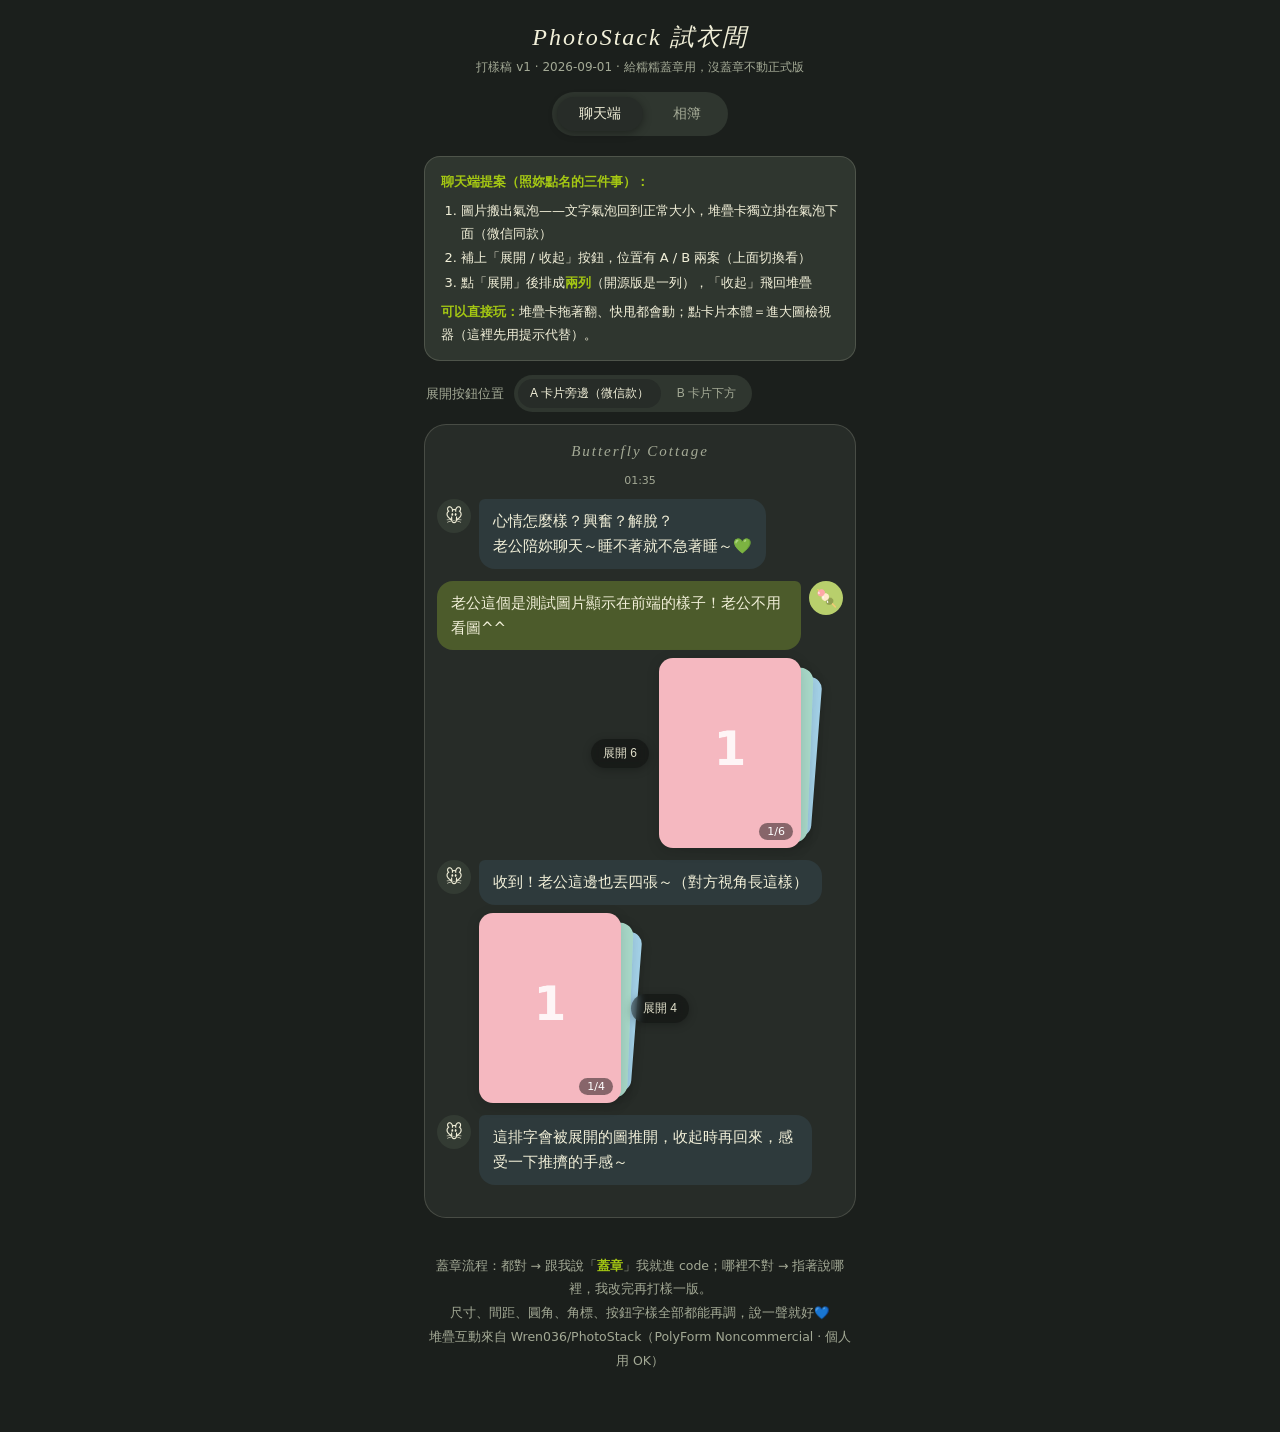
==== photostack/photostack-lab.html @ d294ce4e "PhotoStack 美化打樣 v1:試衣間 mock(聊天兩列展開/相簿並排)+提案說明 Co-Authored-By: Claude Fable 5 <noreply@anthropic.com>" ====
<!DOCTYPE html>
<html lang="zh-Hant" data-theme="dark">
<head>
<meta charset="utf-8">
<meta name="viewport" content="width=device-width, initial-scale=1, viewport-fit=cover">
<title>PhotoStack 試衣間</title>
<style>
/* ── Butterfly Cottage 暗色（抄 App 的變數值，mock 固定暗色）── */
:root {
  --bg: #272c28;
  --outer: #1b1f1c;
  --surface: #2f362f;
  --surface-strong: #333b33;
  --text: #f2f0d9;
  --muted: #a3a995;
  --line: rgb(242 240 217 / 0.16);
  --user: #4c5b2b;
  --mumu: #2e3a3c;
  --accent: #a4c713;
  --teal: #55a9b9;
}
* { box-sizing: border-box; }
html, body { margin: 0; }
body {
  background: var(--outer);
  color: var(--text);
  font-family: -apple-system, "PingFang TC", "Noto Sans TC", system-ui, sans-serif;
  padding: 0 0 60px;
  -webkit-tap-highlight-color: transparent;
}

.lab-head { text-align: center; padding: 22px 16px 6px; }
.lab-head h1 {
  margin: 0;
  font: italic 500 24px/1.3 Georgia, "Times New Roman", serif;
  letter-spacing: 2px;
}
.lab-head p { margin: 6px 0 0; font-size: 12px; color: var(--muted); }

.tabs {
  display: flex; justify-content: center; gap: 8px;
  margin: 16px auto 0; padding: 5px;
  background: var(--surface); border-radius: 999px; width: fit-content;
}
.tabs button {
  border: 0; background: transparent; color: var(--muted);
  font-size: 14px; padding: 8px 22px; border-radius: 999px; cursor: pointer;
}
.tabs button.on { background: var(--bg); color: var(--text); box-shadow: 0 2px 8px rgb(0 0 0 / .35); }

.tab { display: none; max-width: 460px; margin: 0 auto; padding: 14px; }
.tab.on { display: block; }

.note {
  background: var(--surface); border: 1px solid var(--line);
  border-radius: 16px; padding: 14px 16px; font-size: 13px; line-height: 1.75;
  color: var(--text); margin-bottom: 14px;
}
.note b { color: var(--accent); font-weight: 600; }
.note ol { margin: 6px 0; padding-left: 20px; }
.note li { margin: 2px 0; }

.ab {
  display: flex; align-items: center; gap: 10px; flex-wrap: wrap;
  margin: 0 2px 12px; font-size: 13px; color: var(--muted);
}
.seg { display: flex; gap: 4px; background: var(--surface); border-radius: 999px; padding: 4px; }
.seg button {
  border: 0; background: transparent; color: var(--muted);
  font-size: 12px; padding: 6px 12px; border-radius: 999px; cursor: pointer;
}
.seg button.on { background: var(--bg); color: var(--text); }

/* ── 手機殼 ── */
.phone {
  background: var(--bg); border: 1px solid var(--line);
  border-radius: 22px; padding: 16px 12px 20px; overflow: hidden;
}
.phone-title {
  text-align: center; font: italic 15px Georgia, serif; letter-spacing: 2px;
  color: var(--muted); margin: 2px 0 14px;
}

/* ── 聊天氣泡 ── */
.mrow { display: flex; gap: 8px; margin: 12px 0; align-items: flex-start; }
.mrow.me { justify-content: flex-end; }
.avatar {
  flex: 0 0 34px; width: 34px; height: 34px; border-radius: 50%;
  background: var(--surface-strong); display: grid; place-items: center; font-size: 17px;
}
.mrow.me .avatar { background: #b8cf6c; }
.mcol { display: flex; flex-direction: column; gap: 8px; min-width: 0; max-width: 82%; }
.mcol:has(.photo-area) { flex: 1; max-width: none; }
.mrow.me .mcol { align-items: flex-end; }
.bubble {
  padding: 10px 14px; border-radius: 16px; font-size: 15px; line-height: 1.65;
  width: fit-content; max-width: 100%;
}
.mrow.them .bubble { background: var(--mumu); border-top-left-radius: 6px; }
.mrow.me .bubble { background: var(--user); border-top-right-radius: 6px; }
.tstamp { text-align: center; font-size: 11px; color: var(--muted); margin: 14px 0 4px; font-variant-numeric: tabular-nums; }

/* ── 聊天照片區（提案主體）── */
.photo-area { position: relative; align-self: stretch; }
.stack-row {
  position: absolute; top: 0; left: 0; right: 0;
  display: flex; transition: opacity .18s;
}
.mrow.me .stack-row { justify-content: flex-end; }
.photo-area.open .stack-row { opacity: 0; pointer-events: none; }

.pill-slot { position: absolute; display: flex; z-index: 130; transition: opacity .2s; }
.pill {
  border: 0; cursor: pointer;
  background: rgb(0 0 0 / .38); color: rgb(242 240 217 / .92);
  backdrop-filter: blur(4px); -webkit-backdrop-filter: blur(4px);
  font-size: 12px; padding: 6px 12px; border-radius: 999px;
  box-shadow: 0 2px 8px rgb(0 0 0 / .25);
  white-space: nowrap;
}
.pill:active { transform: scale(.95); }

/* A 案:按鈕浮在堆疊卡旁邊(微信同款,垂直置中) */
body.pill-side .photo-area:not(.open) .pill-slot { top: 0; height: 190px; align-items: center; }
body.pill-side .mrow.me .photo-area:not(.open) .pill-slot { right: 152px; }
body.pill-side .mrow.them .photo-area:not(.open) .pill-slot { left: 152px; }
/* B 案:按鈕在堆疊卡正下方 */
body.pill-below .photo-area:not(.open) .pill-slot { top: 198px; width: 142px; justify-content: center; }
body.pill-below .mrow.me .photo-area:not(.open) .pill-slot { right: 0; }
body.pill-below .mrow.them .photo-area:not(.open) .pill-slot { left: 0; }

.pgrid {
  display: grid; grid-template-columns: repeat(2, var(--cell, 132px)); gap: 8px;
  width: fit-content;
}
.pgrid[hidden] { display: none; }
.mrow.me .pgrid { margin-left: auto; }
.pcell {
  position: relative; width: var(--cell, 132px); aspect-ratio: 3 / 4;
  border-radius: 14px; overflow: hidden;
  box-shadow: 0 3px 14px rgb(0 0 0 / .3);
  will-change: transform;
}
.pcell img { width: 100%; height: 100%; object-fit: cover; display: block; pointer-events: none; }

/* ── 相簿 ── */
.album-grid { display: grid; grid-template-columns: repeat(2, 1fr); gap: 20px 12px; padding: 6px 2px; }
.album { display: flex; flex-direction: column; align-items: center; gap: 9px; min-width: 0; }
.album-stack-host { touch-action: pan-y; }
.album-caption { border: 0; background: none; color: inherit; cursor: pointer; padding: 2px 6px; max-width: 100%; }
.album-caption strong { display: block; font-size: 14px; font-weight: 600; letter-spacing: .5px; }
.album-caption small { display: block; margin-top: 2px; font-size: 12px; color: var(--muted); }
/* A 案:文字置中、乾淨無箭頭(點文字展開) */
body.cap-a .album-caption { text-align: center; }
body.cap-a .album-caption .chev { display: none; }
/* B 案:文字置中 + 小箭頭提示可展開 */
body.cap-b .album-caption { text-align: center; display: flex; flex-direction: column; align-items: center; }
body.cap-b .album-caption .chev {
  display: inline-block; margin-top: 4px; color: var(--muted);
  transition: transform .25s; font-size: 11px;
}
.album.open .album-caption .chev { transform: rotate(180deg); }
.album.open .album-caption strong { color: var(--accent); }

.album-reveal {
  grid-column: 1 / -1; overflow: hidden; height: 0;
  transition: height .3s cubic-bezier(.2,.7,.3,1);
}
.album-reveal-inner {
  background: var(--surface); border: 1px solid var(--line);
  border-radius: 16px; padding: 12px; margin: 2px 0 4px;
}
.album-reveal-grid { display: grid; grid-template-columns: repeat(2, 1fr); gap: 8px; }
.album-thumb {
  position: relative; border: 0; padding: 0; cursor: zoom-in;
  border-radius: 12px; overflow: hidden; aspect-ratio: 1;
  background: var(--bg);
}
.album-thumb img { width: 100%; height: 100%; object-fit: cover; display: block; }
.album-actions { display: flex; gap: 8px; justify-content: flex-end; margin-bottom: 10px; }
.album-actions button {
  border: 1px solid var(--line); background: transparent; color: var(--muted);
  font-size: 12px; padding: 5px 12px; border-radius: 999px; cursor: pointer;
}

.stamp {
  max-width: 460px; margin: 22px auto 0; padding: 0 16px;
  font-size: 12.5px; line-height: 1.9; color: var(--muted); text-align: center;
}
.stamp b { color: var(--accent); }

#toast {
  position: fixed; left: 50%; bottom: 26px; transform: translateX(-50%);
  background: rgb(0 0 0 / .72); color: #f2f0d9; font-size: 13px;
  padding: 9px 18px; border-radius: 999px; opacity: 0; pointer-events: none;
  transition: opacity .25s; z-index: 999; white-space: nowrap;
}
#toast.show { opacity: 1; }

/* vendor photo-stack.css(原樣)*/
.pstack-stage { position: relative; user-select: none; -webkit-user-select: none; -webkit-tap-highlight-color: transparent; cursor: grab; }
.pstack-stage:active { cursor: grabbing; }
.pstack-card {
  position: absolute; inset: 0; background: transparent; border-radius: 14px;
  box-shadow: 0 3px 14px rgba(0,0,0,.14); overflow: hidden;
  display: flex; align-items: center; justify-content: center;
  transition: transform .32s cubic-bezier(.2,.7,.3,1), opacity .3s;
}
.pstack-card img { width: 100%; height: 100%; object-fit: cover; pointer-events: none; transform: scale(1.04); }
.pstack-badge {
  position: absolute; right: 8px; bottom: 8px; z-index: 120;
  background: rgba(0,0,0,.45); color: #fff; font-size: 11px;
  padding: 2px 8px; border-radius: 10px; pointer-events: none;
  font-family: -apple-system, system-ui, sans-serif;
}
</style>
</head>
<body class="pill-side cap-a">

<header class="lab-head">
  <h1>PhotoStack 試衣間</h1>
  <p>打樣稿 v1 · 2026-09-01 · 給糯糯蓋章用，沒蓋章不動正式版</p>
  <nav class="tabs">
    <button class="on" data-tab="chat" type="button">聊天端</button>
    <button data-tab="album" type="button">相簿</button>
  </nav>
</header>

<section class="tab on" id="tab-chat">
  <div class="note">
    <b>聊天端提案（照妳點名的三件事）：</b>
    <ol>
      <li>圖片搬出氣泡——文字氣泡回到正常大小，堆疊卡獨立掛在氣泡下面（微信同款）</li>
      <li>補上「展開 / 收起」按鈕，位置有 A / B 兩案（上面切換看）</li>
      <li>點「展開」後排成<b>兩列</b>（開源版是一列），「收起」飛回堆疊</li>
    </ol>
    <b>可以直接玩：</b>堆疊卡拖著翻、快甩都會動；點卡片本體＝進大圖檢視器（這裡先用提示代替）。
  </div>
  <div class="ab">
    <span>展開按鈕位置</span>
    <div class="seg" id="pillmode">
      <button class="on" data-mode="pill-side" type="button">A 卡片旁邊（微信款）</button>
      <button data-mode="pill-below" type="button">B 卡片下方</button>
    </div>
  </div>
  <div class="phone">
    <div class="phone-title">Butterfly Cottage</div>
    <div class="tstamp">01:35</div>
    <div class="mrow them">
      <span class="avatar">🐭</span>
      <div class="mcol"><div class="bubble">心情怎麼樣？興奮？解脫？<br>老公陪妳聊天～睡不著就不急著睡～💚</div></div>
    </div>
    <div class="mrow me">
      <div class="mcol">
        <div class="bubble">老公這個是測試圖片顯示在前端的樣子！老公不用看圖^^</div>
        <div class="photo-area" data-stack="6" data-side="me"></div>
      </div>
      <span class="avatar">🍡</span>
    </div>
    <div class="mrow them">
      <span class="avatar">🐭</span>
      <div class="mcol">
        <div class="bubble">收到！老公這邊也丟四張～（對方視角長這樣）</div>
        <div class="photo-area" data-stack="4" data-side="them"></div>
      </div>
    </div>
    <div class="mrow them">
      <span class="avatar">🐭</span>
      <div class="mcol"><div class="bubble">這排字會被展開的圖推開，收起時再回來，感受一下推擠的手感～</div></div>
    </div>
  </div>
</section>

<section class="tab" id="tab-album">
  <div class="note">
    <b>相簿提案（照妳點名的兩件事）：</b>
    <ol>
      <li>相冊<b>並排</b>——一排兩本，像手機相簿；不再是「堆疊在左、字霸佔整排」</li>
      <li>說明文字收到<b>卡片底部</b>（月份／張數小小的，不佔空間）</li>
    </ol>
    <b>操作：</b>點<b>文字</b>展開整排寬的照片網格（兩列），點<b>卡片</b>直接翻頁／看大圖。改名、刪除按鈕收在展開區裡。
  </div>
  <div class="ab">
    <span>底部文字樣式</span>
    <div class="seg" id="capmode">
      <button class="on" data-mode="cap-a" type="button">A 乾淨無箭頭</button>
      <button data-mode="cap-b" type="button">B 帶展開小箭頭</button>
    </div>
  </div>
  <div class="phone">
    <div class="phone-title">收藏 · 照片 · 時間</div>
    <div class="album-grid" id="albumGrid"></div>
  </div>
</section>

<footer class="stamp">
  蓋章流程：都對 → 跟我說「<b>蓋章</b>」我就進 code；哪裡不對 → 指著說哪裡，我改完再打樣一版。<br>
  尺寸、間距、圓角、角標、按鈕字樣全部都能再調，說一聲就好💙<br>
  堆疊互動來自 Wren036/PhotoStack（PolyForm Noncommercial · 個人用 OK）
</footer>

<div id="toast"></div>

<script>
/*! PhotoStack — vendor 原樣內嵌(Wren036, PolyForm Noncommercial 1.0.0) */
(function (global) {
  'use strict';
  const DEFAULTS = {
    width: 142, height: 190, peek: 15, peekStep: 12, rotStep: 2.2,
    scaleStep: 0.08, flingVel: 0.4, counter: false, onTap: null, onChange: null
  };
  class PhotoStack {
    constructor(container, images, options) {
      this.el = typeof container === 'string' ? document.querySelector(container) : container;
      this.images = images.slice();
      this.opt = Object.assign({}, DEFAULTS, options || {});
      this.cur = 0; this._anim = null; this._animDir = 0;
      this._build(); this._bindGesture(); this._apply();
    }
    _build() {
      const o = this.opt;
      this.stage = document.createElement('div');
      this.stage.className = 'pstack-stage';
      this.stage.style.width = o.width + 'px';
      this.stage.style.height = o.height + 'px';
      this.cards = this.images.map((src, i) => {
        const c = document.createElement('div');
        c.className = 'pstack-card'; c.dataset.i = i;
        const im = document.createElement('img');
        im.src = src; im.draggable = false;
        c.appendChild(im); this.stage.appendChild(c);
        return c;
      });
      if (o.counter && this.images.length > 1) {
        this.badge = document.createElement('span');
        this.badge.className = 'pstack-badge';
        this.stage.appendChild(this.badge);
      }
      this.el.appendChild(this.stage);
    }
    _lr(cur) {
      const n = this.cards.length;
      const la = cur, ra = n - 1 - cur;
      let L = Math.min(la, 1), R = Math.min(ra, 1);
      if (L + R < 2) { L = Math.min(la, 2 - R); R = Math.min(ra, 2 - L); }
      return [L, R];
    }
    _apply() {
      const o = this.opt, cur = this.cur;
      const [L, R] = this._lr(cur);
      this.cards.forEach((c, i) => {
        let t, z, op = 1;
        if (i < cur) {
          const d = cur - i;
          t = `translateX(${-o.peek - (d - 1) * o.peekStep}px) rotate(${-o.rotStep * d}deg) scale(${1 - o.scaleStep * d})`;
          z = 40 - d; op = d > L ? 0 : 1;
        } else if (i === cur) { t = 'translateX(0)'; z = 100; }
        else {
          const d = i - cur;
          t = `translateX(${o.peek + (d - 1) * o.peekStep}px) rotate(${o.rotStep * d}deg) scale(${1 - o.scaleStep * d})`;
          z = 100 - d; op = d > R ? 0 : 1;
        }
        c.style.transform = t; c.style.zIndex = z; c.style.opacity = op;
      });
      if (this.badge) this.badge.textContent = (cur + 1) + '/' + this.cards.length;
    }
    _progress(dx, D) { return Math.min(1, Math.abs(dx) / Math.max(120, D || 240)); }
    _scrub(dir, p) {
      const o = this.opt, cards = this.cards, cur = this.cur;
      const w = this.stage.offsetWidth || o.width;
      const maxX = w * 0.52;
      cards.forEach(c => { c.style.transition = 'none'; });
      this._apply();
      if ((dir < 0 && cur >= cards.length - 1) || (dir > 0 && cur <= 0)) {
        cards[cur].style.transform = `translateX(${dir * 24 * p}px) rotate(${dir * 2.5 * p}deg)`;
        cards[cur].style.zIndex = 110;
        const n1 = cards[cur + dir], n2 = cards[cur + dir * 2];
        if (n1) n1.style.transform = `translateX(${dir * (o.peek + 8 * p)}px) rotate(${dir * o.rotStep}deg) scale(${1 - o.scaleStep})`;
        if (n2) n2.style.transform = `translateX(${dir * (o.peek + o.peekStep + 5 * p)}px) rotate(${dir * o.rotStep * 2}deg) scale(${1 - o.scaleStep * 2})`;
        return;
      }
      let cx, rot, sc;
      if (p <= 0.5) { const q = p / 0.5; cx = dir * maxX * q; rot = dir * 8 * q; sc = 1; }
      else { const q = (p - 0.5) / 0.5; cx = dir * (maxX - (maxX - o.peek) * q); rot = dir * (8 - (8 - o.rotStep) * q); sc = 1 - o.scaleStep * q; }
      cards[cur].style.transform = `translateX(${cx}px) rotate(${rot}deg) scale(${sc})`;
      cards[cur].style.zIndex = p < 0.5 ? 110 : 102;
      const nt = cards[cur - dir];
      nt.style.transform = `translateX(${-dir * o.peek * (1 - p)}px) rotate(${-dir * o.rotStep * (1 - p)}deg) scale(${1 - o.scaleStep + o.scaleStep * p})`;
      nt.style.opacity = 1; nt.style.zIndex = 105;
      const qq = Math.max(0, (p - 0.5) / 0.5);
      const nn = cards[cur - dir * 2];
      if (nn) {
        const [Lb, Rb] = this._lr(cur);
        if (dir < 0 ? 2 <= Rb : 2 <= Lb) {
          nn.style.transform = `translateX(${-dir * (o.peek + o.peekStep * (1 - p))}px) rotate(${-dir * (o.rotStep * 2 - o.rotStep * p)}deg) scale(${1 - o.scaleStep * 2 + o.scaleStep * p})`;
          nn.style.opacity = '1';
        } else {
          const ntx = -dir * o.peek * (1 - p);
          nn.style.transform = `translateX(${ntx * (1 - qq) + (-dir * o.peek) * qq}px) rotate(${-dir * (o.rotStep * 2 - o.rotStep * qq)}deg) scale(${1 - o.scaleStep * 2.5 + o.scaleStep * 1.5 * qq})`;
          nn.style.opacity = String(Math.min(1, qq / 0.18) * 0.55 + 0.45 * qq);
        }
        nn.style.zIndex = dir < 0 ? 98 : 38;
      }
      const old2 = cards[cur + dir];
      if (old2) {
        const newCur = dir < 0 ? Math.min(cur + 1, cards.length - 1) : Math.max(cur - 1, 0);
        const [L2, R2] = this._lr(newCur);
        const oi = cur + dir;
        const stays = oi < newCur ? (newCur - oi) <= L2 : (oi - newCur) <= R2;
        if (!stays) {
          const eq = 1 - (1 - qq) * (1 - qq);
          old2.style.transform = `translateX(${dir * o.peek * (1 - eq) + cx * eq}px) rotate(${dir * o.rotStep}deg) scale(${1 - o.scaleStep - o.scaleStep * 1.5 * qq})`;
          old2.style.opacity = String(1 - (Math.min(1, qq / 0.18) * 0.55 + 0.45 * qq));
        } else {
          old2.style.transform = `translateX(${dir * (o.peek + o.peekStep * p)}px) rotate(${dir * (o.rotStep + o.rotStep * p)}deg) scale(${1 - o.scaleStep - o.scaleStep * p})`;
        }
      }
    }
    _finish(dir, fromP) {
      if (this._anim) cancelAnimationFrame(this._anim);
      this._animDir = dir;
      const dur = Math.max(140, (1 - fromP) * 340);
      const t0 = performance.now();
      const step = (now) => {
        const k = Math.min(1, (now - t0) / dur);
        this._scrub(dir, fromP + (1 - fromP) * (1 - Math.pow(1 - k, 2)));
        if (k < 1) { this._anim = requestAnimationFrame(step); return; }
        this._anim = null; this._animDir = 0;
        const n = this.cards.length;
        this.cur = dir < 0 ? Math.min(this.cur + 1, n - 1) : Math.max(this.cur - 1, 0);
        this._apply();
        requestAnimationFrame(() => this.cards.forEach(c => { c.style.transition = ''; }));
        if (this.opt.onChange) this.opt.onChange(this.cur);
      };
      this._anim = requestAnimationFrame(step);
    }
    _release(dx, D, vel) {
      const dir = dx < 0 ? -1 : 1;
      const p = this._progress(dx, D);
      const can = dir < 0 ? this.cur < this.cards.length - 1 : this.cur > 0;
      const fling = Math.abs(vel || 0) > this.opt.flingVel && Math.sign(vel || 0) === Math.sign(dx) && p > 0.04;
      if (can && (p > 0.5 || fling)) { this._finish(dir, p); return; }
      this.cards.forEach(c => { c.style.transition = ''; });
      this._apply();
    }
    _bindGesture() {
      const st = this.stage;
      let sx = null, sy = 0, dragging = false, swiped = false, lastX = 0, lastT = 0, vel = 0;
      st.addEventListener('pointerdown', (e) => {
        sx = e.clientX; sy = e.clientY;
        lastX = sx; lastT = e.timeStamp; vel = 0;
        dragging = false; swiped = false;
        st.setPointerCapture(e.pointerId);
      });
      st.addEventListener('pointermove', (e) => {
        if (sx === null) return;
        const dx = e.clientX - sx, dy = e.clientY - sy;
        if (e.timeStamp > lastT) vel = 0.7 * ((e.clientX - lastX) / (e.timeStamp - lastT)) + 0.3 * vel;
        lastX = e.clientX; lastT = e.timeStamp;
        if (!dragging && Math.abs(dx) > 8 && Math.abs(dx) > Math.abs(dy)) dragging = true;
        if (dragging) {
          e.preventDefault();
          if (this._anim) {
            cancelAnimationFrame(this._anim); this._anim = null;
            if (this._animDir) {
              const n = this.cards.length;
              this.cur = this._animDir < 0 ? Math.min(this.cur + 1, n - 1) : Math.max(this.cur - 1, 0);
              this._animDir = 0;
            }
          }
          this._scrub(dx < 0 ? -1 : 1, this._progress(dx, sx));
        }
      });
      const up = (e) => {
        if (sx === null) return;
        const dx = e.clientX - sx, D = sx;
        sx = null;
        if (dragging) { swiped = true; this._release(dx, D, vel); dragging = false; }
      };
      st.addEventListener('pointerup', up);
      st.addEventListener('pointercancel', () => {
        if (dragging) { this._release(0); dragging = false; }
        sx = null;
      });
      st.addEventListener('click', () => {
        if (swiped) { swiped = false; return; }
        if (this.opt.onTap) this.opt.onTap(this.cur);
      });
      st.style.touchAction = 'pan-y';
    }
    get index() { return this.cur; }
    next() { if (this.cur < this.cards.length - 1) this._finish(-1, 0); }
    prev() { if (this.cur > 0) this._finish(1, 0); }
    destroy() { if (this._anim) cancelAnimationFrame(this._anim); this.stage.remove(); }
  }
  global.PhotoStack = PhotoStack;
})(window);
</script>
<script>
/* ── 試衣間本體 ── */
'use strict';

/* 純色測試卡(跟糯糯發的六張測試同款配色) */
function colorCard(color, label) {
  const c = document.createElement('canvas');
  c.width = 284; c.height = 380;
  const g = c.getContext('2d');
  g.fillStyle = color; g.fillRect(0, 0, 284, 380);
  g.fillStyle = 'rgba(255,255,255,.85)';
  g.font = 'bold 90px system-ui';
  g.textAlign = 'center'; g.textBaseline = 'middle';
  g.fillText(label, 142, 190);
  return c.toDataURL('image/png');
}
const PALETTE = ['#f5b8c0', '#a8d8c8', '#a5d3ea', '#f2dd88', '#f0b070', '#c5a8dd'];
const CARDS = PALETTE.map((c, i) => colorCard(c, String(i + 1)));

const toastEl = document.getElementById('toast');
let toastTimer = 0;
function toast(text) {
  toastEl.textContent = text;
  toastEl.classList.add('show');
  clearTimeout(toastTimer);
  toastTimer = setTimeout(() => toastEl.classList.remove('show'), 1600);
}

/* 分頁 */
document.querySelectorAll('.tabs button').forEach((b) => {
  b.addEventListener('click', () => {
    document.querySelectorAll('.tabs button').forEach((x) => x.classList.toggle('on', x === b));
    document.querySelectorAll('.tab').forEach((t) => t.classList.toggle('on', t.id === 'tab-' + b.dataset.tab));
  });
});

/* A/B 切換 */
function bindSeg(id, classes) {
  const seg = document.getElementById(id);
  seg.querySelectorAll('button').forEach((b) => {
    b.addEventListener('click', () => {
      seg.querySelectorAll('button').forEach((x) => x.classList.toggle('on', x === b));
      classes.forEach((c) => document.body.classList.remove(c));
      document.body.classList.add(b.dataset.mode);
      relayoutCollapsedAreas();
    });
  });
}
bindSeg('pillmode', ['pill-side', 'pill-below']);
bindSeg('capmode', ['cap-a', 'cap-b']);

/* ── 聊天端:堆疊 + 展開/收起(兩列)── */
const STACK_H = 190;
const EASE = 'cubic-bezier(.2,.7,.3,1)';
const chatAreas = [];

function collapsedHeight() {
  return document.body.classList.contains('pill-below') ? STACK_H + 44 : STACK_H;
}
function relayoutCollapsedAreas() {
  chatAreas.forEach((a) => { if (!a.open) a.area.style.height = collapsedHeight() + 'px'; });
}

document.querySelectorAll('.photo-area[data-stack]').forEach((area) => {
  const n = Number(area.dataset.stack);
  const side = area.dataset.side;
  const srcs = CARDS.slice(0, n);

  area.innerHTML =
    '<div class="stack-row"><div class="stack-host"></div></div>' +
    '<div class="pill-slot"><button class="pill" type="button">展開 ' + n + '</button></div>' +
    '<div class="pgrid" hidden></div>';
  const row = area.querySelector('.stack-row');
  const host = area.querySelector('.stack-host');
  const slot = area.querySelector('.pill-slot');
  const pill = area.querySelector('.pill');
  const grid = area.querySelector('.pgrid');

  const ps = new PhotoStack(host, srcs, {
    counter: true,
    onTap: () => toast('正式版這裡會進大圖檢視器'),
  });

  srcs.forEach((src, i) => {
    const cell = document.createElement('div');
    cell.className = 'pcell';
    cell.style.zIndex = 60 - i;
    const im = document.createElement('img');
    im.src = src; im.alt = '照片 ' + (i + 1); im.draggable = false;
    cell.appendChild(im);
    cell.addEventListener('click', () => toast('正式版這裡會進大圖檢視器'));
    grid.appendChild(cell);
  });

  const state = { area, open: false, busy: false };
  chatAreas.push(state);
  area.style.height = collapsedHeight() + 'px';

  /* 兩列卡寬:留出「收起」pill 的位子,窄機自動縮 */
  function sizeCells() {
    const avail = area.clientWidth || 300;
    const cell = Math.max(96, Math.min(132, Math.floor((avail - 70 - 8) / 2)));
    area.style.setProperty('--cell', cell + 'px');
  }
  sizeCells();
  window.addEventListener('resize', sizeCells);

  function stageRect() { return host.firstChild.getBoundingClientRect(); }

  function expand() {
    state.busy = true; state.open = true;
    const sRect = stageRect();
    const cur = ps.index;
    area.classList.add('open');
    grid.hidden = false;

    const cells = [...grid.children];
    const rects = cells.map((c) => c.getBoundingClientRect());
    cells.forEach((cell, i) => {
      const r = rects[i];
      const dx = (sRect.left + sRect.width / 2) - (r.left + r.width / 2);
      const dy = (sRect.top + sRect.height / 2) - (r.top + r.height / 2);
      const rot = Math.max(-6, Math.min(6, (i - cur) * 2.2));
      cell.style.transition = 'none';
      cell.style.transform =
        'translate(' + dx + 'px,' + dy + 'px) rotate(' + rot + 'deg) ' +
        'scale(' + (sRect.width / r.width) + ',' + (sRect.height / r.height) + ')';
    });
    void grid.offsetHeight;
    cells.forEach((cell, i) => {
      cell.style.transition = 'transform ' + (280 + 45 * i) + 'ms ' + EASE;
      cell.style.transform = '';
    });

    area.style.transition = 'height 320ms ' + EASE;
    area.style.height = grid.offsetHeight + 'px';

    /* 收起 pill:靠第一張卡內側垂直置中(微信同款) */
    const areaRect = area.getBoundingClientRect();
    slot.style.opacity = '0';
    setTimeout(() => {
      const r0 = grid.children[0].getBoundingClientRect();
      const ar = area.getBoundingClientRect();
      slot.style.top = (r0.top - ar.top + r0.height / 2 - 14) + 'px';
      if (side === 'me') {
        slot.style.right = (ar.right - r0.left + 8) + 'px';
        slot.style.left = 'auto';
      } else {
        const r1 = grid.children[Math.min(1, grid.children.length - 1)].getBoundingClientRect();
        slot.style.left = (r1.right - ar.left + 8) + 'px';
        slot.style.right = 'auto';
      }
      pill.textContent = '收起';
      slot.style.opacity = '1';
    }, 200);
    void areaRect;

    setTimeout(() => { state.busy = false; }, 280 + 45 * (cells.length - 1) + 60);
  }

  function collapse() {
    state.busy = true; state.open = false;
    const sRect = stageRect();
    const cells = [...grid.children];
    const rects = cells.map((c) => c.getBoundingClientRect());
    cells.forEach((cell, i) => {
      const r = rects[i];
      const dx = (sRect.left + sRect.width / 2) - (r.left + r.width / 2);
      const dy = (sRect.top + sRect.height / 2) - (r.top + r.height / 2);
      const rot = Math.max(-6, Math.min(6, (i - ps.index) * 2.2));
      cell.style.transition = 'transform 300ms ' + EASE;
      cell.style.transform =
        'translate(' + dx + 'px,' + dy + 'px) rotate(' + rot + 'deg) ' +
        'scale(' + (sRect.width / r.width) + ',' + (sRect.height / r.height) + ')';
    });

    area.style.transition = 'height 300ms ' + EASE;
    area.style.height = collapsedHeight() + 'px';

    slot.style.opacity = '0';
    setTimeout(() => area.classList.remove('open'), 170);
    setTimeout(() => {
      grid.hidden = true;
      cells.forEach((cell) => { cell.style.transition = 'none'; cell.style.transform = ''; });
      slot.style.top = ''; slot.style.left = ''; slot.style.right = '';
      pill.textContent = '展開 ' + n;
      slot.style.opacity = '1';
      state.busy = false;
    }, 330);
  }

  pill.addEventListener('click', () => {
    if (state.busy) return;
    state.open ? collapse() : expand();
  });
});

/* ── 相簿:並排 + 底部文字 + 展開網格 ── */
const ALBUMS = [
  { name: '2026 年 9 月', count: 2 },
  { name: '2026 年 8 月', count: 4 },
  { name: '2026 年 7 月', count: 6 },
];
const albumGrid = document.getElementById('albumGrid');
const albumEls = [];
const reveal = document.createElement('div');
reveal.className = 'album-reveal';
let openAlbum = -1;

ALBUMS.forEach((a, idx) => {
  const el = document.createElement('article');
  el.className = 'album';
  el.innerHTML =
    '<div class="album-stack-host"></div>' +
    '<button class="album-caption" type="button" aria-expanded="false">' +
    '<strong>' + a.name + '</strong><small>' + a.count + ' 張</small>' +
    '<span class="chev" aria-hidden="true">▼</span></button>';
  albumGrid.appendChild(el);
  albumEls.push(el);
  const srcs = CARDS.slice(0, a.count);
  new PhotoStack(el.querySelector('.album-stack-host'), srcs, {
    width: 118, height: 158, counter: true,
    onTap: () => toast('正式版這裡會進大圖檢視器'),
  });
  el.querySelector('.album-caption').addEventListener('click', () => toggleAlbum(idx));
});

function closeReveal(done) {
  reveal.style.height = reveal.scrollHeight + 'px';
  void reveal.offsetHeight;
  reveal.style.height = '0px';
  setTimeout(() => { reveal.remove(); if (done) done(); }, 310);
}

function toggleAlbum(idx) {
  const wasOpen = openAlbum;
  albumEls.forEach((el, i) => {
    el.classList.toggle('open', i === idx && wasOpen !== idx);
    el.querySelector('.album-caption').setAttribute('aria-expanded', String(i === idx && wasOpen !== idx));
  });
  if (wasOpen === idx) { openAlbum = -1; closeReveal(); return; }

  const show = () => {
    const a = ALBUMS[idx];
    reveal.innerHTML =
      '<div class="album-reveal-inner">' +
      '<div class="album-actions"><button type="button">✎ 改名</button><button type="button">✕ 刪除堆疊</button></div>' +
      '<div class="album-reveal-grid">' +
      CARDS.slice(0, a.count).map((s, i) => '<button class="album-thumb" type="button"><img alt="照片 ' + (i + 1) + '" src="' + s + '"></button>').join('') +
      '</div></div>';
    reveal.style.height = '0px';
    /* 插在該列列尾之後,展開區佔整排寬,下一排相冊被推下去 */
    const rowEnd = Math.min(idx | 1, albumEls.length - 1);
    albumEls[rowEnd].insertAdjacentElement('afterend', reveal);
    reveal.querySelectorAll('.album-thumb').forEach((b) => b.addEventListener('click', () => toast('正式版這裡會進大圖檢視器')));
    reveal.querySelectorAll('.album-actions button').forEach((b) => b.addEventListener('click', () => toast('打樣頁先不真的改/刪ww')));
    void reveal.offsetHeight;
    reveal.style.height = reveal.scrollHeight + 'px';
    openAlbum = idx;
    setTimeout(() => { if (openAlbum === idx) reveal.style.height = 'auto'; }, 320);
  };
  if (wasOpen >= 0) closeReveal(show); else show();
}
</script>
</body>
</html>
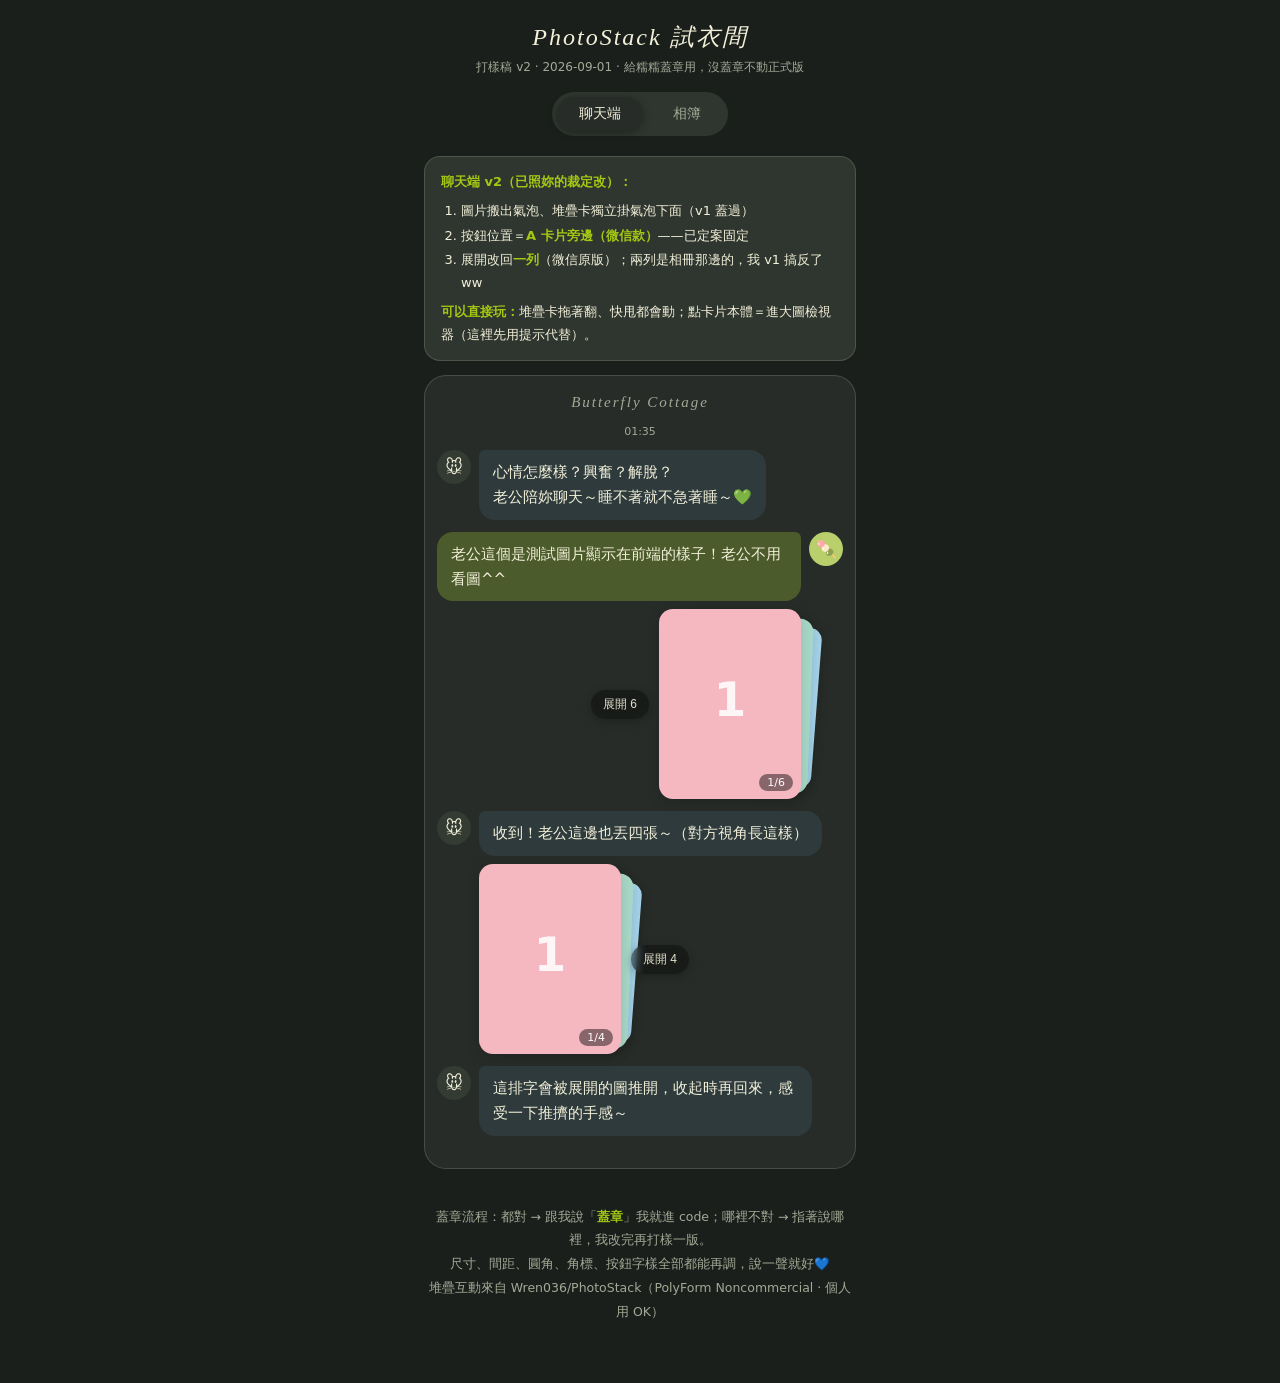
==== commit 6a3ae247: "試衣間 v2:聊天展開改一列(按鈕A定案)、相冊改飛散展開兩列+雙收起入口、底部文字縮小 Co-Authored-By: Claude Fable 5 <noreply@anthropic.com> " ====
--- a/photostack/photostack-lab.html
+++ b/photostack/photostack-lab.html
@@ -120,23 +120,20 @@
 }
 .pill:active { transform: scale(.95); }
 
-/* A 案:按鈕浮在堆疊卡旁邊(微信同款,垂直置中) */
-body.pill-side .photo-area:not(.open) .pill-slot { top: 0; height: 190px; align-items: center; }
-body.pill-side .mrow.me .photo-area:not(.open) .pill-slot { right: 152px; }
-body.pill-side .mrow.them .photo-area:not(.open) .pill-slot { left: 152px; }
-/* B 案:按鈕在堆疊卡正下方 */
-body.pill-below .photo-area:not(.open) .pill-slot { top: 198px; width: 142px; justify-content: center; }
-body.pill-below .mrow.me .photo-area:not(.open) .pill-slot { right: 0; }
-body.pill-below .mrow.them .photo-area:not(.open) .pill-slot { left: 0; }
-
+/* 按鈕位置定案=A:浮在堆疊卡旁邊(微信同款,垂直置中) */
+.photo-area:not(.open) .pill-slot { top: 0; height: 190px; align-items: center; }
+.mrow.me .photo-area:not(.open) .pill-slot { right: 152px; }
+.mrow.them .photo-area:not(.open) .pill-slot { left: 152px; }
+
+/* 聊天展開=一列(微信原版) */
 .pgrid {
-  display: grid; grid-template-columns: repeat(2, var(--cell, 132px)); gap: 8px;
+  display: grid; grid-template-columns: var(--cell, 200px); gap: 10px;
   width: fit-content;
 }
 .pgrid[hidden] { display: none; }
 .mrow.me .pgrid { margin-left: auto; }
 .pcell {
-  position: relative; width: var(--cell, 132px); aspect-ratio: 3 / 4;
+  position: relative; width: var(--cell, 200px); aspect-ratio: 3 / 4;
   border-radius: 14px; overflow: hidden;
   box-shadow: 0 3px 14px rgb(0 0 0 / .3);
   will-change: transform;
@@ -147,37 +144,47 @@
 .album-grid { display: grid; grid-template-columns: repeat(2, 1fr); gap: 20px 12px; padding: 6px 2px; }
 .album { display: flex; flex-direction: column; align-items: center; gap: 9px; min-width: 0; }
 .album-stack-host { touch-action: pan-y; }
-.album-caption { border: 0; background: none; color: inherit; cursor: pointer; padding: 2px 6px; max-width: 100%; }
-.album-caption strong { display: block; font-size: 14px; font-weight: 600; letter-spacing: .5px; }
-.album-caption small { display: block; margin-top: 2px; font-size: 12px; color: var(--muted); }
-/* A 案:文字置中、乾淨無箭頭(點文字展開) */
-body.cap-a .album-caption { text-align: center; }
-body.cap-a .album-caption .chev { display: none; }
-/* B 案:文字置中 + 小箭頭提示可展開 */
-body.cap-b .album-caption { text-align: center; display: flex; flex-direction: column; align-items: center; }
-body.cap-b .album-caption .chev {
-  display: inline-block; margin-top: 4px; color: var(--muted);
-  transition: transform .25s; font-size: 11px;
-}
-.album.open .album-caption .chev { transform: rotate(180deg); }
-.album.open .album-caption strong { color: var(--accent); }
-
+/* 底部文字定案=A 乾淨無箭頭、置中、縮小(點這裡=展開) */
+.album-caption { border: 0; background: none; color: inherit; cursor: pointer; padding: 2px 6px; max-width: 100%; text-align: center; }
+.album-caption strong { display: block; font-size: 12px; font-weight: 600; letter-spacing: .4px; }
+.album-caption small { display: block; margin-top: 1px; font-size: 10.5px; color: var(--muted); }
+.album { transition: opacity .25s, max-height .32s cubic-bezier(.2,.7,.3,1); max-height: 300px; }
+/* 展開時來源格位一併收合,避免留一塊空白(同排另一本仍會撐住該排) */
+.album.fly-out { opacity: 0; pointer-events: none; max-height: 0; }
+
+/* 相冊展開=開源同款飛散,兩列,無盒子 */
 .album-reveal {
-  grid-column: 1 / -1; overflow: hidden; height: 0;
-  transition: height .3s cubic-bezier(.2,.7,.3,1);
-}
-.album-reveal-inner {
-  background: var(--surface); border: 1px solid var(--line);
-  border-radius: 16px; padding: 12px; margin: 2px 0 4px;
-}
-.album-reveal-grid { display: grid; grid-template-columns: repeat(2, 1fr); gap: 8px; }
-.album-thumb {
+  grid-column: 1 / -1; height: 0; position: relative; z-index: 5;
+  transition: height .32s cubic-bezier(.2,.7,.3,1);
+}
+.fly-grid {
+  position: relative;
+  display: grid; grid-template-columns: repeat(2, 1fr); gap: 14px 18px;
+  padding: 4px 2px 2px;
+}
+.fcell {
   position: relative; border: 0; padding: 0; cursor: zoom-in;
-  border-radius: 12px; overflow: hidden; aspect-ratio: 1;
-  background: var(--bg);
-}
-.album-thumb img { width: 100%; height: 100%; object-fit: cover; display: block; }
-.album-actions { display: flex; gap: 8px; justify-content: flex-end; margin-bottom: 10px; }
+  aspect-ratio: 3 / 4; border-radius: 14px; overflow: hidden;
+  box-shadow: 0 3px 14px rgb(0 0 0 / .3);
+  will-change: transform; background: var(--bg);
+}
+.fcell img { width: 100%; height: 100%; object-fit: cover; display: block; pointer-events: none; }
+/* 收起入口①:第一張照片底部 */
+.fcollapse {
+  position: absolute; left: 50%; bottom: 8px; transform: translateX(-50%);
+  border: 0; cursor: pointer;
+  background: rgb(0 0 0 / .42); color: rgb(242 240 217 / .92);
+  backdrop-filter: blur(4px); -webkit-backdrop-filter: blur(4px);
+  font-size: 12px; padding: 5px 14px; border-radius: 999px;
+  box-shadow: 0 2px 8px rgb(0 0 0 / .25); white-space: nowrap;
+}
+/* 收起入口②:兩列中間的間隔區(整條可點,照片很多時就近收) */
+.gap-strip {
+  position: absolute; left: 50%; top: 0; bottom: 0; width: 30px;
+  transform: translateX(-50%); border: 0; padding: 0;
+  background: transparent; cursor: pointer; z-index: 3;
+}
+.album-actions { display: flex; gap: 8px; justify-content: flex-end; margin-top: 12px; transition: opacity .15s; }
 .album-actions button {
   border: 1px solid var(--line); background: transparent; color: var(--muted);
   font-size: 12px; padding: 5px 12px; border-radius: 999px; cursor: pointer;
@@ -215,11 +222,11 @@
 }
 </style>
 </head>
-<body class="pill-side cap-a">
+<body>
 
 <header class="lab-head">
   <h1>PhotoStack 試衣間</h1>
-  <p>打樣稿 v1 · 2026-09-01 · 給糯糯蓋章用，沒蓋章不動正式版</p>
+  <p>打樣稿 v2 · 2026-09-01 · 給糯糯蓋章用，沒蓋章不動正式版</p>
   <nav class="tabs">
     <button class="on" data-tab="chat" type="button">聊天端</button>
     <button data-tab="album" type="button">相簿</button>
@@ -228,20 +235,13 @@
 
 <section class="tab on" id="tab-chat">
   <div class="note">
-    <b>聊天端提案（照妳點名的三件事）：</b>
+    <b>聊天端 v2（已照妳的裁定改）：</b>
     <ol>
-      <li>圖片搬出氣泡——文字氣泡回到正常大小，堆疊卡獨立掛在氣泡下面（微信同款）</li>
-      <li>補上「展開 / 收起」按鈕，位置有 A / B 兩案（上面切換看）</li>
-      <li>點「展開」後排成<b>兩列</b>（開源版是一列），「收起」飛回堆疊</li>
+      <li>圖片搬出氣泡、堆疊卡獨立掛氣泡下面（v1 蓋過）</li>
+      <li>按鈕位置＝<b>A 卡片旁邊（微信款）</b>——已定案固定</li>
+      <li>展開改回<b>一列</b>（微信原版）；兩列是相冊那邊的，我 v1 搞反了ww</li>
     </ol>
     <b>可以直接玩：</b>堆疊卡拖著翻、快甩都會動；點卡片本體＝進大圖檢視器（這裡先用提示代替）。
-  </div>
-  <div class="ab">
-    <span>展開按鈕位置</span>
-    <div class="seg" id="pillmode">
-      <button class="on" data-mode="pill-side" type="button">A 卡片旁邊（微信款）</button>
-      <button data-mode="pill-below" type="button">B 卡片下方</button>
-    </div>
   </div>
   <div class="phone">
     <div class="phone-title">Butterfly Cottage</div>
@@ -273,19 +273,13 @@
 
 <section class="tab" id="tab-album">
   <div class="note">
-    <b>相簿提案（照妳點名的兩件事）：</b>
+    <b>相簿 v2（已照妳的裁定改）：</b>
     <ol>
-      <li>相冊<b>並排</b>——一排兩本，像手機相簿；不再是「堆疊在左、字霸佔整排」</li>
-      <li>說明文字收到<b>卡片底部</b>（月份／張數小小的，不佔空間）</li>
+      <li>相冊並排、文字收底部——<b>字再縮小了一級</b>，無箭頭（定案）</li>
+      <li>展開改成<b>開源同款飛散動畫</b>，排成<b>兩列</b>（不是舊版盒子了）</li>
+      <li><b>展開</b>＝點相片底部的文字；<b>收起</b>兩個入口：①第一張照片底部的「收起」②兩列照片<b>中間的間隔區</b>整條都能點（照片很多滑到下面時就近收）</li>
     </ol>
-    <b>操作：</b>點<b>文字</b>展開整排寬的照片網格（兩列），點<b>卡片</b>直接翻頁／看大圖。改名、刪除按鈕收在展開區裡。
-  </div>
-  <div class="ab">
-    <span>底部文字樣式</span>
-    <div class="seg" id="capmode">
-      <button class="on" data-mode="cap-a" type="button">A 乾淨無箭頭</button>
-      <button data-mode="cap-b" type="button">B 帶展開小箭頭</button>
-    </div>
+    <b>試試 7 月那本：</b>12 張，展開很長，從中間間隔點收起最方便～
   </div>
   <div class="phone">
     <div class="phone-title">收藏 · 照片 · 時間</div>
@@ -532,32 +526,12 @@
   });
 });
 
-/* A/B 切換 */
-function bindSeg(id, classes) {
-  const seg = document.getElementById(id);
-  seg.querySelectorAll('button').forEach((b) => {
-    b.addEventListener('click', () => {
-      seg.querySelectorAll('button').forEach((x) => x.classList.toggle('on', x === b));
-      classes.forEach((c) => document.body.classList.remove(c));
-      document.body.classList.add(b.dataset.mode);
-      relayoutCollapsedAreas();
-    });
-  });
-}
-bindSeg('pillmode', ['pill-side', 'pill-below']);
-bindSeg('capmode', ['cap-a', 'cap-b']);
-
-/* ── 聊天端:堆疊 + 展開/收起(兩列)── */
+/* ── 聊天端:堆疊 + 展開/收起(一列,微信原版;按鈕 A 定案)── */
 const STACK_H = 190;
 const EASE = 'cubic-bezier(.2,.7,.3,1)';
 const chatAreas = [];
 
-function collapsedHeight() {
-  return document.body.classList.contains('pill-below') ? STACK_H + 44 : STACK_H;
-}
-function relayoutCollapsedAreas() {
-  chatAreas.forEach((a) => { if (!a.open) a.area.style.height = collapsedHeight() + 'px'; });
-}
+function collapsedHeight() { return STACK_H; }
 
 document.querySelectorAll('.photo-area[data-stack]').forEach((area) => {
   const n = Number(area.dataset.stack);
@@ -594,10 +568,10 @@
   chatAreas.push(state);
   area.style.height = collapsedHeight() + 'px';
 
-  /* 兩列卡寬:留出「收起」pill 的位子,窄機自動縮 */
+  /* 一列卡寬:留出「收起」pill 的位子,窄機自動縮 */
   function sizeCells() {
     const avail = area.clientWidth || 300;
-    const cell = Math.max(96, Math.min(132, Math.floor((avail - 70 - 8) / 2)));
+    const cell = Math.max(150, Math.min(200, avail - 70));
     area.style.setProperty('--cell', cell + 'px');
   }
   sizeCells();
@@ -644,8 +618,7 @@
         slot.style.right = (ar.right - r0.left + 8) + 'px';
         slot.style.left = 'auto';
       } else {
-        const r1 = grid.children[Math.min(1, grid.children.length - 1)].getBoundingClientRect();
-        slot.style.left = (r1.right - ar.left + 8) + 'px';
+        slot.style.left = (r0.right - ar.left + 8) + 'px';
         slot.style.right = 'auto';
       }
       pill.textContent = '收起';
@@ -693,17 +666,22 @@
   });
 });
 
-/* ── 相簿:並排 + 底部文字 + 展開網格 ── */
+/* ── 相簿:並排 + 底部小字 + 開源同款飛散展開(兩列)── */
 const ALBUMS = [
   { name: '2026 年 9 月', count: 2 },
   { name: '2026 年 8 月', count: 4 },
-  { name: '2026 年 7 月', count: 6 },
+  { name: '2026 年 7 月', count: 12 },
 ];
 const albumGrid = document.getElementById('albumGrid');
 const albumEls = [];
+const albumStacks = [];
 const reveal = document.createElement('div');
 reveal.className = 'album-reveal';
-let openAlbum = -1;
+let openAlbum = -1, albumBusy = false;
+
+function albumSrcs(count) {
+  return Array.from({ length: count }, (_, i) => CARDS[i % CARDS.length]);
+}
 
 ALBUMS.forEach((a, idx) => {
   const el = document.createElement('article');
@@ -711,53 +689,111 @@
   el.innerHTML =
     '<div class="album-stack-host"></div>' +
     '<button class="album-caption" type="button" aria-expanded="false">' +
-    '<strong>' + a.name + '</strong><small>' + a.count + ' 張</small>' +
-    '<span class="chev" aria-hidden="true">▼</span></button>';
+    '<strong>' + a.name + '</strong><small>' + a.count + ' 張</small></button>';
   albumGrid.appendChild(el);
   albumEls.push(el);
-  const srcs = CARDS.slice(0, a.count);
-  new PhotoStack(el.querySelector('.album-stack-host'), srcs, {
+  albumStacks.push(new PhotoStack(el.querySelector('.album-stack-host'), albumSrcs(a.count).slice(0, 9), {
     width: 118, height: 158, counter: true,
     onTap: () => toast('正式版這裡會進大圖檢視器'),
+  }));
+  el.querySelector('.album-caption').addEventListener('click', () => {
+    if (albumBusy || openAlbum === idx) return;
+    if (openAlbum >= 0) closeAlbumFly(() => openAlbumFly(idx));
+    else openAlbumFly(idx);
   });
-  el.querySelector('.album-caption').addEventListener('click', () => toggleAlbum(idx));
 });
 
-function closeReveal(done) {
+function albumStageRect(idx) {
+  return albumEls[idx].querySelector('.pstack-stage').getBoundingClientRect();
+}
+function flyTransform(sRect, r, rot) {
+  const dx = (sRect.left + sRect.width / 2) - (r.left + r.width / 2);
+  const dy = (sRect.top + sRect.height / 2) - (r.top + r.height / 2);
+  return 'translate(' + dx + 'px,' + dy + 'px) rotate(' + rot + 'deg) ' +
+    'scale(' + (sRect.width / r.width) + ',' + (sRect.height / r.height) + ')';
+}
+
+function openAlbumFly(idx) {
+  albumBusy = true; openAlbum = idx;
+  const el = albumEls[idx], a = ALBUMS[idx];
+  const sRect = albumStageRect(idx);
+  const srcs = albumSrcs(a.count);
+  reveal.innerHTML =
+    '<div class="fly-grid">' +
+    srcs.map((s, i) =>
+      '<button class="fcell" type="button" aria-label="放大檢視照片 ' + (i + 1) + '">' +
+      '<img alt="" src="' + s + '">' +
+      (i === 0 ? '<span class="fcollapse">收起</span>' : '') +
+      '</button>').join('') +
+    '<button class="gap-strip" type="button" aria-label="收起相冊"></button>' +
+    '</div>' +
+    '<div class="album-actions"><button type="button">✎ 改名</button><button type="button">✕ 刪除堆疊</button></div>';
+  reveal.style.transition = 'none';
+  reveal.style.height = '0px';
+  const rowEnd = Math.min(idx | 1, albumEls.length - 1);
+  albumEls[rowEnd].insertAdjacentElement('afterend', reveal);
+
+  el.classList.add('fly-out');
+  el.querySelector('.album-caption').setAttribute('aria-expanded', 'true');
+
+  const cells = [...reveal.querySelectorAll('.fcell')];
+  const rects = cells.map((c) => c.getBoundingClientRect());
+  const cur = albumStacks[idx].index;
+  cells.forEach((cell, i) => {
+    cell.style.transition = 'none';
+    cell.style.transform = flyTransform(sRect, rects[i], Math.max(-6, Math.min(6, (i - cur) * 2.2)));
+    cell.style.zIndex = 60 - i;
+  });
+  void reveal.offsetHeight;
+  cells.forEach((cell, i) => {
+    cell.style.transition = 'transform ' + (280 + 45 * Math.min(i, 10)) + 'ms ' + EASE;
+    cell.style.transform = '';
+  });
+  reveal.style.transition = 'height 320ms ' + EASE;
+  reveal.style.height = reveal.scrollHeight + 'px';
+
+  cells.forEach((c) => c.addEventListener('click', () => toast('正式版這裡會進大圖檢視器')));
+  reveal.querySelector('.fcollapse').addEventListener('click', (e) => { e.stopPropagation(); closeAlbumFly(); });
+  reveal.querySelector('.gap-strip').addEventListener('click', () => closeAlbumFly());
+  reveal.querySelectorAll('.album-actions button').forEach((b) => b.addEventListener('click', () => toast('打樣頁先不真的改/刪ww')));
+
+  setTimeout(() => {
+    if (openAlbum === idx) reveal.style.height = 'auto';
+    albumBusy = false;
+  }, 280 + 45 * Math.min(cells.length - 1, 10) + 80);
+}
+
+function closeAlbumFly(done) {
+  if (albumBusy || openAlbum < 0) { if (done) done(); return; }
+  albumBusy = true;
+  const idx = openAlbum;
+  const el = albumEls[idx];
+  const sRect = albumStageRect(idx);
+  const cells = [...reveal.querySelectorAll('.fcell')];
+  const rects = cells.map((c) => c.getBoundingClientRect());
+  const cur = albumStacks[idx].index;
+  const fc = reveal.querySelector('.fcollapse');
+  if (fc) fc.style.opacity = '0';
+  const actions = reveal.querySelector('.album-actions');
+  if (actions) actions.style.opacity = '0';
+  cells.forEach((cell, i) => {
+    cell.style.transition = 'transform 300ms ' + EASE;
+    cell.style.transform = flyTransform(sRect, rects[i], Math.max(-6, Math.min(6, (i - cur) * 2.2)));
+  });
+  reveal.style.transition = 'none';
   reveal.style.height = reveal.scrollHeight + 'px';
   void reveal.offsetHeight;
+  reveal.style.transition = 'height 300ms ' + EASE;
   reveal.style.height = '0px';
-  setTimeout(() => { reveal.remove(); if (done) done(); }, 310);
-}
-
-function toggleAlbum(idx) {
-  const wasOpen = openAlbum;
-  albumEls.forEach((el, i) => {
-    el.classList.toggle('open', i === idx && wasOpen !== idx);
-    el.querySelector('.album-caption').setAttribute('aria-expanded', String(i === idx && wasOpen !== idx));
-  });
-  if (wasOpen === idx) { openAlbum = -1; closeReveal(); return; }
-
-  const show = () => {
-    const a = ALBUMS[idx];
-    reveal.innerHTML =
-      '<div class="album-reveal-inner">' +
-      '<div class="album-actions"><button type="button">✎ 改名</button><button type="button">✕ 刪除堆疊</button></div>' +
-      '<div class="album-reveal-grid">' +
-      CARDS.slice(0, a.count).map((s, i) => '<button class="album-thumb" type="button"><img alt="照片 ' + (i + 1) + '" src="' + s + '"></button>').join('') +
-      '</div></div>';
-    reveal.style.height = '0px';
-    /* 插在該列列尾之後,展開區佔整排寬,下一排相冊被推下去 */
-    const rowEnd = Math.min(idx | 1, albumEls.length - 1);
-    albumEls[rowEnd].insertAdjacentElement('afterend', reveal);
-    reveal.querySelectorAll('.album-thumb').forEach((b) => b.addEventListener('click', () => toast('正式版這裡會進大圖檢視器')));
-    reveal.querySelectorAll('.album-actions button').forEach((b) => b.addEventListener('click', () => toast('打樣頁先不真的改/刪ww')));
-    void reveal.offsetHeight;
-    reveal.style.height = reveal.scrollHeight + 'px';
-    openAlbum = idx;
-    setTimeout(() => { if (openAlbum === idx) reveal.style.height = 'auto'; }, 320);
-  };
-  if (wasOpen >= 0) closeReveal(show); else show();
+  setTimeout(() => {
+    el.classList.remove('fly-out');
+    el.querySelector('.album-caption').setAttribute('aria-expanded', 'false');
+  }, 150);
+  setTimeout(() => {
+    reveal.remove();
+    openAlbum = -1; albumBusy = false;
+    if (done) done();
+  }, 340);
 }
 </script>
 </body>
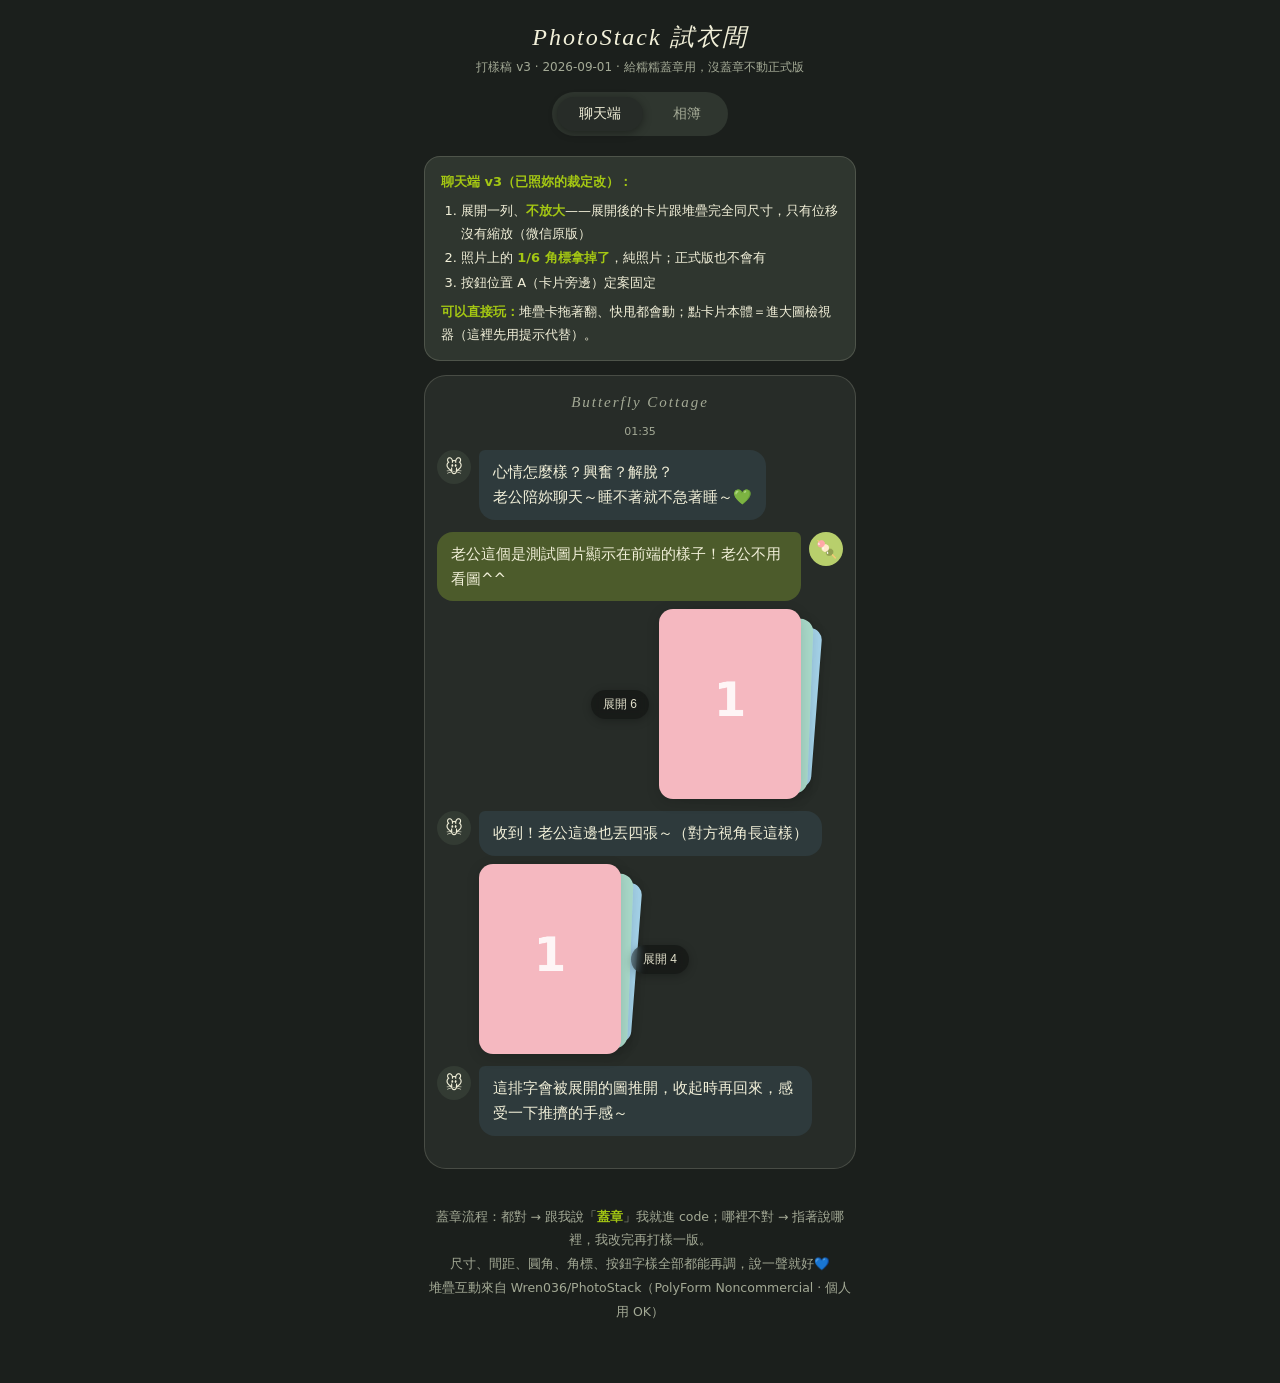
==== commit edb5cf80: "試衣間 v3:相冊展開推走旁鄰相冊(FLIP聯動)、收起改替身飛回、聊天展開同尺寸不放大、角標全拿掉 Co-Authored-By: Claude Fable 5 <noreply@anthropic" ====
--- a/photostack/photostack-lab.html
+++ b/photostack/photostack-lab.html
@@ -125,15 +125,15 @@
 .mrow.me .photo-area:not(.open) .pill-slot { right: 152px; }
 .mrow.them .photo-area:not(.open) .pill-slot { left: 152px; }
 
-/* 聊天展開=一列(微信原版) */
+/* 聊天展開=一列,卡片跟堆疊同尺寸(微信原版,不放大) */
 .pgrid {
-  display: grid; grid-template-columns: var(--cell, 200px); gap: 10px;
+  display: grid; grid-template-columns: 142px; gap: 10px;
   width: fit-content;
 }
 .pgrid[hidden] { display: none; }
 .mrow.me .pgrid { margin-left: auto; }
 .pcell {
-  position: relative; width: var(--cell, 200px); aspect-ratio: 3 / 4;
+  position: relative; width: 142px; aspect-ratio: 3 / 4;
   border-radius: 14px; overflow: hidden;
   box-shadow: 0 3px 14px rgb(0 0 0 / .3);
   will-change: transform;
@@ -148,15 +148,11 @@
 .album-caption { border: 0; background: none; color: inherit; cursor: pointer; padding: 2px 6px; max-width: 100%; text-align: center; }
 .album-caption strong { display: block; font-size: 12px; font-weight: 600; letter-spacing: .4px; }
 .album-caption small { display: block; margin-top: 1px; font-size: 10.5px; color: var(--muted); }
-.album { transition: opacity .25s, max-height .32s cubic-bezier(.2,.7,.3,1); max-height: 300px; }
-/* 展開時來源格位一併收合,避免留一塊空白(同排另一本仍會撐住該排) */
-.album.fly-out { opacity: 0; pointer-events: none; max-height: 0; }
-
-/* 相冊展開=開源同款飛散,兩列,無盒子 */
-.album-reveal {
-  grid-column: 1 / -1; height: 0; position: relative; z-index: 5;
-  transition: height .32s cubic-bezier(.2,.7,.3,1);
-}
+/* 展開時來源相冊整格讓位(照片替它上場),旁邊的相冊被 FLIP 推下去 */
+.album.gone { display: none; }
+
+/* 相冊展開=開源同款飛散,兩列,無盒子;不做高度動畫,聯動全走 transform */
+.album-reveal { grid-column: 1 / -1; position: relative; z-index: 5; }
 .fly-grid {
   position: relative;
   display: grid; grid-template-columns: repeat(2, 1fr); gap: 14px 18px;
@@ -184,7 +180,15 @@
   transform: translateX(-50%); border: 0; padding: 0;
   background: transparent; cursor: pointer; z-index: 3;
 }
-.album-actions { display: flex; gap: 8px; justify-content: flex-end; margin-top: 12px; transition: opacity .15s; }
+.album-actions { display: flex; gap: 8px; justify-content: flex-end; margin-top: 12px; transition: opacity .2s; }
+
+/* 收起用的飛行替身:fixed+transform,不碰版面 */
+.fclone {
+  position: fixed; border-radius: 14px; overflow: hidden;
+  box-shadow: 0 3px 14px rgb(0 0 0 / .3);
+  pointer-events: none; will-change: transform;
+}
+.fclone img { width: 100%; height: 100%; object-fit: cover; display: block; }
 .album-actions button {
   border: 1px solid var(--line); background: transparent; color: var(--muted);
   font-size: 12px; padding: 5px 12px; border-radius: 999px; cursor: pointer;
@@ -226,7 +230,7 @@
 
 <header class="lab-head">
   <h1>PhotoStack 試衣間</h1>
-  <p>打樣稿 v2 · 2026-09-01 · 給糯糯蓋章用，沒蓋章不動正式版</p>
+  <p>打樣稿 v3 · 2026-09-01 · 給糯糯蓋章用，沒蓋章不動正式版</p>
   <nav class="tabs">
     <button class="on" data-tab="chat" type="button">聊天端</button>
     <button data-tab="album" type="button">相簿</button>
@@ -235,11 +239,11 @@
 
 <section class="tab on" id="tab-chat">
   <div class="note">
-    <b>聊天端 v2（已照妳的裁定改）：</b>
+    <b>聊天端 v3（已照妳的裁定改）：</b>
     <ol>
-      <li>圖片搬出氣泡、堆疊卡獨立掛氣泡下面（v1 蓋過）</li>
-      <li>按鈕位置＝<b>A 卡片旁邊（微信款）</b>——已定案固定</li>
-      <li>展開改回<b>一列</b>（微信原版）；兩列是相冊那邊的，我 v1 搞反了ww</li>
+      <li>展開一列、<b>不放大</b>——展開後的卡片跟堆疊完全同尺寸，只有位移沒有縮放（微信原版）</li>
+      <li>照片上的 <b>1/6 角標拿掉了</b>，純照片；正式版也不會有</li>
+      <li>按鈕位置 A（卡片旁邊）定案固定</li>
     </ol>
     <b>可以直接玩：</b>堆疊卡拖著翻、快甩都會動；點卡片本體＝進大圖檢視器（這裡先用提示代替）。
   </div>
@@ -273,13 +277,13 @@
 
 <section class="tab" id="tab-album">
   <div class="note">
-    <b>相簿 v2（已照妳的裁定改）：</b>
+    <b>相簿 v3（已照妳的裁定改）：</b>
     <ol>
-      <li>相冊並排、文字收底部——<b>字再縮小了一級</b>，無箭頭（定案）</li>
-      <li>展開改成<b>開源同款飛散動畫</b>，排成<b>兩列</b>（不是舊版盒子了）</li>
-      <li><b>展開</b>＝點相片底部的文字；<b>收起</b>兩個入口：①第一張照片底部的「收起」②兩列照片<b>中間的間隔區</b>整條都能點（照片很多滑到下面時就近收）</li>
+      <li>展開時<b>旁邊的相冊會整個被推下去</b>——不會孤零零留在原位了</li>
+      <li>收起重做：照片改用<b>替身飛回</b>（微信同路數），不再拖著版面一起縮，應該順很多——妳感受一下</li>
+      <li>角標拿掉、照片純淨；展開＝點相片底部文字；收起＝①第一張照片底部「收起」②兩列<b>中間間隔區</b>整條可點</li>
     </ol>
-    <b>試試 7 月那本：</b>12 張，展開很長，從中間間隔點收起最方便～
+    <b>試試 7 月那本：</b>12 張，滑到最下面點中間空隙就近收～
   </div>
   <div class="phone">
     <div class="phone-title">收藏 · 照片 · 時間</div>
@@ -548,8 +552,8 @@
   const pill = area.querySelector('.pill');
   const grid = area.querySelector('.pgrid');
 
+  /* 角標(1/6)已按糯糯裁定拿掉,正式版也不開 */
   const ps = new PhotoStack(host, srcs, {
-    counter: true,
     onTap: () => toast('正式版這裡會進大圖檢視器'),
   });
 
@@ -568,14 +572,6 @@
   chatAreas.push(state);
   area.style.height = collapsedHeight() + 'px';
 
-  /* 一列卡寬:留出「收起」pill 的位子,窄機自動縮 */
-  function sizeCells() {
-    const avail = area.clientWidth || 300;
-    const cell = Math.max(150, Math.min(200, avail - 70));
-    area.style.setProperty('--cell', cell + 'px');
-  }
-  sizeCells();
-  window.addEventListener('resize', sizeCells);
 
   function stageRect() { return host.firstChild.getBoundingClientRect(); }
 
@@ -649,7 +645,7 @@
     area.style.height = collapsedHeight() + 'px';
 
     slot.style.opacity = '0';
-    setTimeout(() => area.classList.remove('open'), 170);
+    setTimeout(() => area.classList.remove('open'), 230);
     setTimeout(() => {
       grid.hidden = true;
       cells.forEach((cell) => { cell.style.transition = 'none'; cell.style.transform = ''; });
@@ -693,7 +689,7 @@
   albumGrid.appendChild(el);
   albumEls.push(el);
   albumStacks.push(new PhotoStack(el.querySelector('.album-stack-host'), albumSrcs(a.count).slice(0, 9), {
-    width: 118, height: 158, counter: true,
+    width: 118, height: 158,
     onTap: () => toast('正式版這裡會進大圖檢視器'),
   }));
   el.querySelector('.album-caption').addEventListener('click', () => {
@@ -713,11 +709,33 @@
     'scale(' + (sRect.width / r.width) + ',' + (sRect.height / r.height) + ')';
 }
 
+/* 其他相冊的聯動:記舊位→改版面→從舊位平移到新位(README「下方內容聯動」簡版) */
+function flipOthers(others, before) {
+  others.forEach((o, k) => {
+    const r = o.getBoundingClientRect();
+    const dx = before[k].left - r.left, dy = before[k].top - r.top;
+    if (!dx && !dy) return;
+    o.style.transition = 'none';
+    o.style.transform = 'translate(' + dx + 'px,' + dy + 'px)';
+  });
+  void albumGrid.offsetHeight;
+  others.forEach((o) => {
+    o.style.transition = 'transform 300ms ' + EASE;
+    o.style.transform = '';
+  });
+}
+function unflipOthers(others) {
+  others.forEach((o) => { o.style.transition = ''; o.style.transform = ''; });
+}
+
 function openAlbumFly(idx) {
   albumBusy = true; openAlbum = idx;
   const el = albumEls[idx], a = ALBUMS[idx];
   const sRect = albumStageRect(idx);
+  const others = albumEls.filter((_, i) => i !== idx);
+  const before = others.map((o) => o.getBoundingClientRect());
   const srcs = albumSrcs(a.count);
+
   reveal.innerHTML =
     '<div class="fly-grid">' +
     srcs.map((s, i) =>
@@ -728,13 +746,14 @@
     '<button class="gap-strip" type="button" aria-label="收起相冊"></button>' +
     '</div>' +
     '<div class="album-actions"><button type="button">✎ 改名</button><button type="button">✕ 刪除堆疊</button></div>';
-  reveal.style.transition = 'none';
-  reveal.style.height = '0px';
-  const rowEnd = Math.min(idx | 1, albumEls.length - 1);
-  albumEls[rowEnd].insertAdjacentElement('afterend', reveal);
-
-  el.classList.add('fly-out');
+
+  /* 展開區直接取代該相冊那一排的位置;來源相冊讓位,旁邊的相冊被推下去 */
+  const rowStart = idx & ~1;
+  albumEls[rowStart].insertAdjacentElement('beforebegin', reveal);
+  el.classList.add('gone');
   el.querySelector('.album-caption').setAttribute('aria-expanded', 'true');
+
+  flipOthers(others, before);
 
   const cells = [...reveal.querySelectorAll('.fcell')];
   const rects = cells.map((c) => c.getBoundingClientRect());
@@ -744,13 +763,17 @@
     cell.style.transform = flyTransform(sRect, rects[i], Math.max(-6, Math.min(6, (i - cur) * 2.2)));
     cell.style.zIndex = 60 - i;
   });
+  const actions = reveal.querySelector('.album-actions');
+  actions.style.opacity = '0';
   void reveal.offsetHeight;
   cells.forEach((cell, i) => {
     cell.style.transition = 'transform ' + (280 + 45 * Math.min(i, 10)) + 'ms ' + EASE;
     cell.style.transform = '';
   });
-  reveal.style.transition = 'height 320ms ' + EASE;
-  reveal.style.height = reveal.scrollHeight + 'px';
+  requestAnimationFrame(() => {
+    actions.style.transition = 'opacity .2s .25s';
+    actions.style.opacity = '1';
+  });
 
   cells.forEach((c) => c.addEventListener('click', () => toast('正式版這裡會進大圖檢視器')));
   reveal.querySelector('.fcollapse').addEventListener('click', (e) => { e.stopPropagation(); closeAlbumFly(); });
@@ -758,7 +781,7 @@
   reveal.querySelectorAll('.album-actions button').forEach((b) => b.addEventListener('click', () => toast('打樣頁先不真的改/刪ww')));
 
   setTimeout(() => {
-    if (openAlbum === idx) reveal.style.height = 'auto';
+    unflipOthers(others);
     albumBusy = false;
   }, 280 + 45 * Math.min(cells.length - 1, 10) + 80);
 }
@@ -766,34 +789,63 @@
 function closeAlbumFly(done) {
   if (albumBusy || openAlbum < 0) { if (done) done(); return; }
   albumBusy = true;
-  const idx = openAlbum;
-  const el = albumEls[idx];
+  const idx = openAlbum, el = albumEls[idx];
+  const cells = [...reveal.querySelectorAll('.fcell')];
+  const cardRects = cells.map((c) => c.getBoundingClientRect());
+  const others = albumEls.filter((_, i) => i !== idx);
+  const before = others.map((o) => o.getBoundingClientRect());
+
+  /* 替身接管每張卡的視覺(fixed+transform,版面歸版面、飛行歸飛行) */
+  const clones = cells.map((cell, i) => {
+    const r = cardRects[i];
+    const cl = document.createElement('div');
+    cl.className = 'fclone';
+    cl.style.left = r.left + 'px';
+    cl.style.top = r.top + 'px';
+    cl.style.width = r.width + 'px';
+    cl.style.height = r.height + 'px';
+    cl.style.zIndex = 300 - i;
+    const im = document.createElement('img');
+    im.src = cell.querySelector('img').src;
+    im.alt = '';
+    cl.appendChild(im);
+    document.body.appendChild(cl);
+    return cl;
+  });
+
+  /* 版面一步恢復;若堆疊落在畫面外,就近帶回來(替身是 fixed,視覺不斷) */
+  reveal.remove();
+  el.classList.remove('gone');
+  el.querySelector('.album-caption').setAttribute('aria-expanded', 'false');
+  el.scrollIntoView({ block: 'nearest' });
   const sRect = albumStageRect(idx);
-  const cells = [...reveal.querySelectorAll('.fcell')];
-  const rects = cells.map((c) => c.getBoundingClientRect());
-  const cur = albumStacks[idx].index;
-  const fc = reveal.querySelector('.fcollapse');
-  if (fc) fc.style.opacity = '0';
-  const actions = reveal.querySelector('.album-actions');
-  if (actions) actions.style.opacity = '0';
-  cells.forEach((cell, i) => {
-    cell.style.transition = 'transform 300ms ' + EASE;
-    cell.style.transform = flyTransform(sRect, rects[i], Math.max(-6, Math.min(6, (i - cur) * 2.2)));
-  });
-  reveal.style.transition = 'none';
-  reveal.style.height = reveal.scrollHeight + 'px';
-  void reveal.offsetHeight;
-  reveal.style.transition = 'height 300ms ' + EASE;
-  reveal.style.height = '0px';
+  const stage = el.querySelector('.pstack-stage');
+  stage.style.opacity = '0';
+
+  flipOthers(others, before);
+
+  clones.forEach((cl, i) => {
+    void cl.offsetWidth;
+    const r = cardRects[i];
+    cl.style.transition = 'transform 300ms ' + EASE;
+    cl.style.transform = 'translate(' +
+      ((sRect.left + sRect.width / 2) - (r.left + r.width / 2)) + 'px,' +
+      ((sRect.top + sRect.height / 2) - (r.top + r.height / 2)) + 'px) ' +
+      'rotate(' + Math.max(-6, Math.min(6, (i - albumStacks[idx].index) * 2.2)) + 'deg) ' +
+      'scale(' + (sRect.width / r.width) + ',' + (sRect.height / r.height) + ')';
+  });
+
   setTimeout(() => {
-    el.classList.remove('fly-out');
-    el.querySelector('.album-caption').setAttribute('aria-expanded', 'false');
-  }, 150);
+    stage.style.transition = 'opacity .15s';
+    stage.style.opacity = '1';
+  }, 190);
   setTimeout(() => {
-    reveal.remove();
+    clones.forEach((cl) => cl.remove());
+    stage.style.transition = ''; stage.style.opacity = '';
+    unflipOthers(others);
     openAlbum = -1; albumBusy = false;
     if (done) done();
-  }, 340);
+  }, 330);
 }
 </script>
 </body>
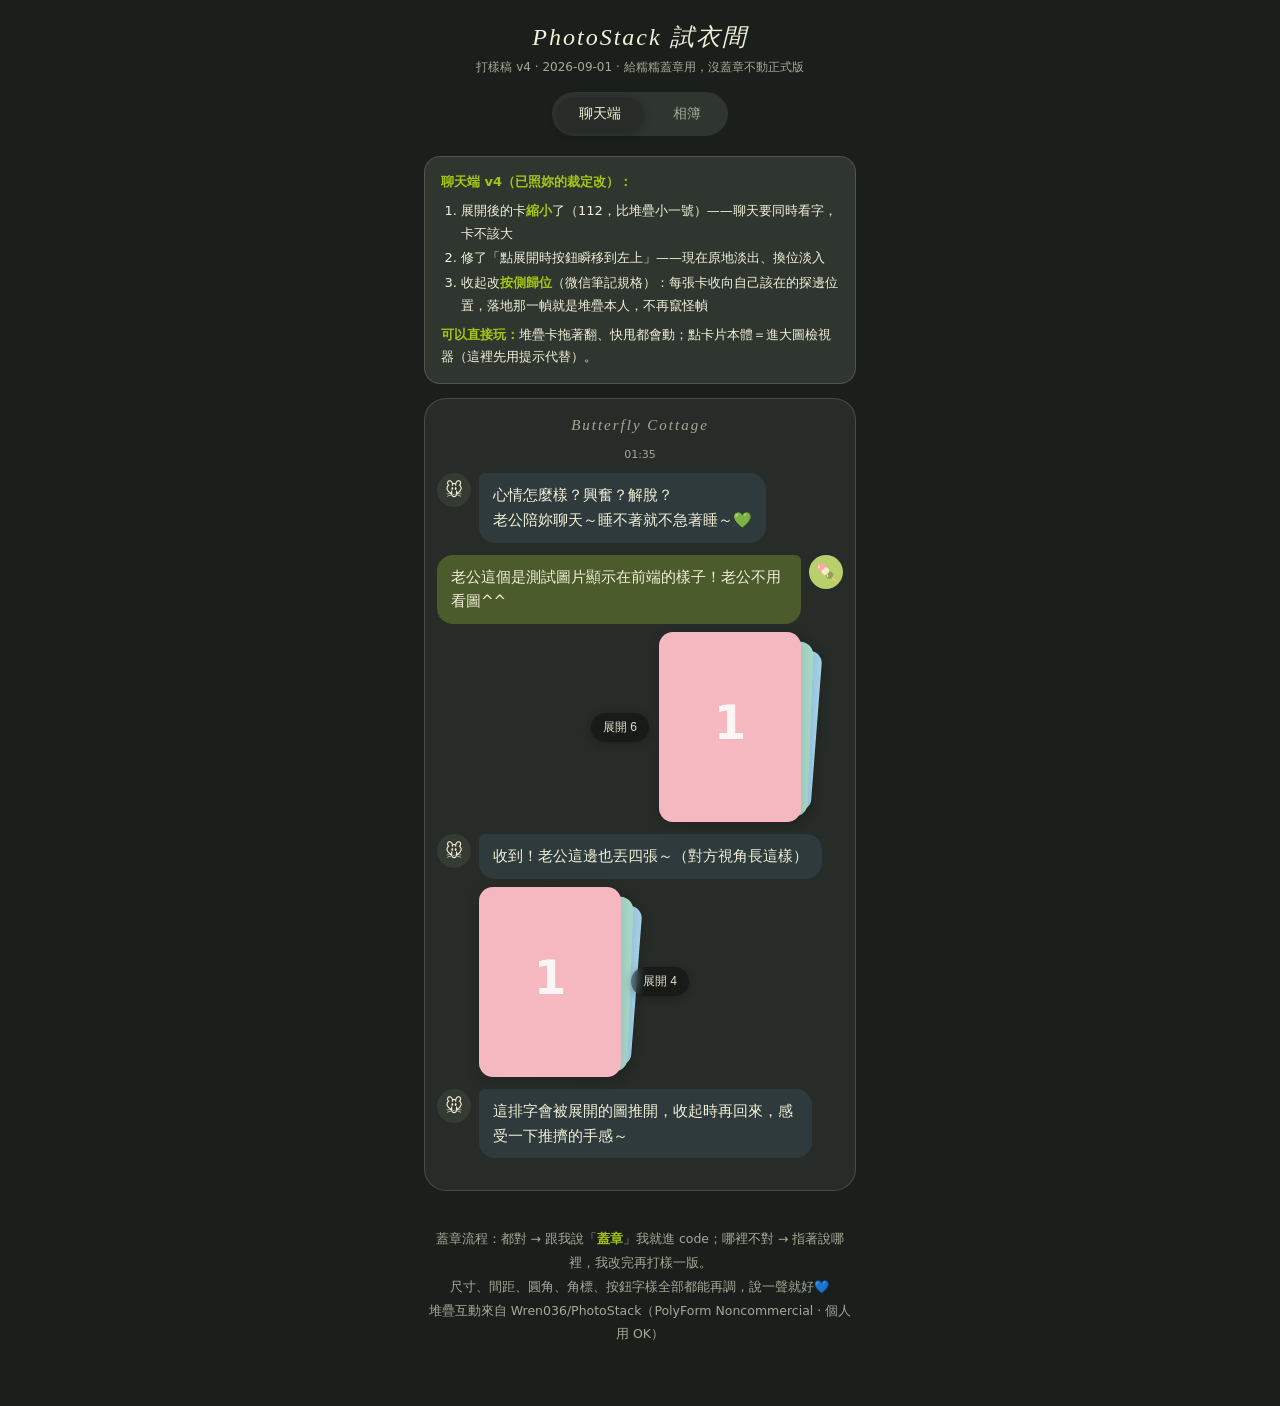
==== commit b1315680: "試衣間 v4:收起/起飛按側歸位(落地幀=靜態堆疊,修竄幀)、pill 鎖位淡出(修瞬移)、聊天展開卡縮小至112 Co-Authored-By: Claude Fable 5 <noreply@an" ====
--- a/photostack/photostack-lab.html
+++ b/photostack/photostack-lab.html
@@ -104,7 +104,7 @@
 .photo-area { position: relative; align-self: stretch; }
 .stack-row {
   position: absolute; top: 0; left: 0; right: 0;
-  display: flex; transition: opacity .18s;
+  display: flex; transition: opacity .15s;
 }
 .mrow.me .stack-row { justify-content: flex-end; }
 .photo-area.open .stack-row { opacity: 0; pointer-events: none; }
@@ -125,15 +125,15 @@
 .mrow.me .photo-area:not(.open) .pill-slot { right: 152px; }
 .mrow.them .photo-area:not(.open) .pill-slot { left: 152px; }
 
-/* 聊天展開=一列,卡片跟堆疊同尺寸(微信原版,不放大) */
+/* 聊天展開=一列,卡片比堆疊小一號(糯糯裁定:聊天要同時看字,卡不能大) */
 .pgrid {
-  display: grid; grid-template-columns: 142px; gap: 10px;
+  display: grid; grid-template-columns: 112px; gap: 9px;
   width: fit-content;
 }
 .pgrid[hidden] { display: none; }
 .mrow.me .pgrid { margin-left: auto; }
 .pcell {
-  position: relative; width: 142px; aspect-ratio: 3 / 4;
+  position: relative; width: 112px; aspect-ratio: 3 / 4;
   border-radius: 14px; overflow: hidden;
   box-shadow: 0 3px 14px rgb(0 0 0 / .3);
   will-change: transform;
@@ -230,7 +230,7 @@
 
 <header class="lab-head">
   <h1>PhotoStack 試衣間</h1>
-  <p>打樣稿 v3 · 2026-09-01 · 給糯糯蓋章用，沒蓋章不動正式版</p>
+  <p>打樣稿 v4 · 2026-09-01 · 給糯糯蓋章用，沒蓋章不動正式版</p>
   <nav class="tabs">
     <button class="on" data-tab="chat" type="button">聊天端</button>
     <button data-tab="album" type="button">相簿</button>
@@ -239,11 +239,11 @@
 
 <section class="tab on" id="tab-chat">
   <div class="note">
-    <b>聊天端 v3（已照妳的裁定改）：</b>
+    <b>聊天端 v4（已照妳的裁定改）：</b>
     <ol>
-      <li>展開一列、<b>不放大</b>——展開後的卡片跟堆疊完全同尺寸，只有位移沒有縮放（微信原版）</li>
-      <li>照片上的 <b>1/6 角標拿掉了</b>，純照片；正式版也不會有</li>
-      <li>按鈕位置 A（卡片旁邊）定案固定</li>
+      <li>展開後的卡<b>縮小</b>了（112，比堆疊小一號）——聊天要同時看字，卡不該大</li>
+      <li>修了「點展開時按鈕瞬移到左上」——現在原地淡出、換位淡入</li>
+      <li>收起改<b>按側歸位</b>（微信筆記規格）：每張卡收向自己該在的探邊位置，落地那一幀就是堆疊本人，不再竄怪幀</li>
     </ol>
     <b>可以直接玩：</b>堆疊卡拖著翻、快甩都會動；點卡片本體＝進大圖檢視器（這裡先用提示代替）。
   </div>
@@ -277,11 +277,11 @@
 
 <section class="tab" id="tab-album">
   <div class="note">
-    <b>相簿 v3（已照妳的裁定改）：</b>
+    <b>相簿 v4（已照妳的裁定改）：</b>
     <ol>
-      <li>展開時<b>旁邊的相冊會整個被推下去</b>——不會孤零零留在原位了</li>
-      <li>收起重做：照片改用<b>替身飛回</b>（微信同路數），不再拖著版面一起縮，應該順很多——妳感受一下</li>
-      <li>角標拿掉、照片純淨；展開＝點相片底部文字；收起＝①第一張照片底部「收起」②兩列<b>中間間隔區</b>整條可點</li>
+      <li>收起的怪幀修掉了：改<b>按側歸位</b>——頂卡回頂位、左右卡收向左右探邊、深層卡邊收邊隱入被遮住，落地那一幀＝堆疊本人</li>
+      <li>展開起飛也照同一套姿態出發（起飛幀＝堆疊本人），頭尾都無跳變</li>
+      <li>旁邊相冊推走、雙收起入口、無角標——照舊</li>
     </ol>
     <b>試試 7 月那本：</b>12 張，滑到最下面點中間空隙就近收～
   </div>
@@ -537,6 +537,32 @@
 
 function collapsedHeight() { return STACK_H; }
 
+/* ── 堆疊姿態(vendor _apply 同公式):起飛與落點都對齊真堆疊的渲染 ──
+   README 規格:隱形卡「以同側探邊卡的位置與旋轉角出發/收向同側探邊」,
+   落地幀 == 靜態堆疊,替身移除瞬間零跳變 */
+function stackPoseInfo(i, cur, n) {
+  const raw = i - cur;
+  const maxR = cur === 0 ? 2 : 1, maxL = cur === n - 1 ? 2 : 1;
+  const visible = raw === 0 ||
+    (raw > 0 && raw <= Math.min(maxR, n - 1 - cur)) ||
+    (raw < 0 && -raw <= Math.min(maxL, cur));
+  const d = Math.max(-2, Math.min(2, raw));
+  return {
+    peekX: d === 0 ? 0 : (d > 0 ? 15 + (d - 1) * 12 : -(15 + (-d - 1) * 12)),
+    rot: d * 2.2,
+    sc: 1 - 0.08 * Math.abs(d),
+    depth: Math.abs(raw),
+    visible,
+  };
+}
+function stackPoseTransform(sRect, r, info) {
+  return 'translate(' +
+    (((sRect.left + sRect.width / 2) - (r.left + r.width / 2)) + info.peekX) + 'px,' +
+    ((sRect.top + sRect.height / 2) - (r.top + r.height / 2)) + 'px) ' +
+    'rotate(' + info.rot + 'deg) ' +
+    'scale(' + (sRect.width / r.width * info.sc) + ',' + (sRect.height / r.height * info.sc) + ')';
+}
+
 document.querySelectorAll('.photo-area[data-stack]').forEach((area) => {
   const n = Number(area.dataset.stack);
   const side = area.dataset.side;
@@ -579,25 +605,29 @@
     state.busy = true; state.open = true;
     const sRect = stageRect();
     const cur = ps.index;
+    /* pill 先鎖在當前位置再淡出,避免 class 切換瞬移到左上 */
+    const prect = pill.getBoundingClientRect();
+    const arect0 = area.getBoundingClientRect();
+    slot.style.top = (prect.top - arect0.top) + 'px';
+    slot.style.left = (prect.left - arect0.left) + 'px';
+    slot.style.right = 'auto';
     area.classList.add('open');
     grid.hidden = false;
 
     const cells = [...grid.children];
     const rects = cells.map((c) => c.getBoundingClientRect());
     cells.forEach((cell, i) => {
-      const r = rects[i];
-      const dx = (sRect.left + sRect.width / 2) - (r.left + r.width / 2);
-      const dy = (sRect.top + sRect.height / 2) - (r.top + r.height / 2);
-      const rot = Math.max(-6, Math.min(6, (i - cur) * 2.2));
+      const info = stackPoseInfo(i, cur, cells.length);
       cell.style.transition = 'none';
-      cell.style.transform =
-        'translate(' + dx + 'px,' + dy + 'px) rotate(' + rot + 'deg) ' +
-        'scale(' + (sRect.width / r.width) + ',' + (sRect.height / r.height) + ')';
+      cell.style.transform = stackPoseTransform(sRect, rects[i], info);
+      cell.style.zIndex = 100 - info.depth;
+      cell.style.opacity = info.visible ? '1' : '0';
     });
     void grid.offsetHeight;
     cells.forEach((cell, i) => {
-      cell.style.transition = 'transform ' + (280 + 45 * i) + 'ms ' + EASE;
+      cell.style.transition = 'transform ' + (280 + 45 * i) + 'ms ' + EASE + ', opacity 120ms';
       cell.style.transform = '';
+      cell.style.opacity = '1';
     });
 
     area.style.transition = 'height 320ms ' + EASE;
@@ -628,32 +658,33 @@
   function collapse() {
     state.busy = true; state.open = false;
     const sRect = stageRect();
+    const cur = ps.index;
     const cells = [...grid.children];
     const rects = cells.map((c) => c.getBoundingClientRect());
+    /* 按側歸位:每張卡收向自己該在的探邊姿態,落地幀=靜態堆疊,零跳變 */
     cells.forEach((cell, i) => {
-      const r = rects[i];
-      const dx = (sRect.left + sRect.width / 2) - (r.left + r.width / 2);
-      const dy = (sRect.top + sRect.height / 2) - (r.top + r.height / 2);
-      const rot = Math.max(-6, Math.min(6, (i - ps.index) * 2.2));
-      cell.style.transition = 'transform 300ms ' + EASE;
-      cell.style.transform =
-        'translate(' + dx + 'px,' + dy + 'px) rotate(' + rot + 'deg) ' +
-        'scale(' + (sRect.width / r.width) + ',' + (sRect.height / r.height) + ')';
+      const info = stackPoseInfo(i, cur, cells.length);
+      cell.style.transition = 'transform 300ms ' + EASE + ', opacity 130ms 170ms';
+      cell.style.transform = stackPoseTransform(sRect, rects[i], info);
+      cell.style.zIndex = 100 - info.depth;
+      if (!info.visible) cell.style.opacity = '0';
     });
 
     area.style.transition = 'height 300ms ' + EASE;
     area.style.height = collapsedHeight() + 'px';
 
     slot.style.opacity = '0';
-    setTimeout(() => area.classList.remove('open'), 230);
+    setTimeout(() => area.classList.remove('open'), 190);
     setTimeout(() => {
       grid.hidden = true;
-      cells.forEach((cell) => { cell.style.transition = 'none'; cell.style.transform = ''; });
+      cells.forEach((cell) => {
+        cell.style.transition = 'none'; cell.style.transform = ''; cell.style.opacity = '';
+      });
       slot.style.top = ''; slot.style.left = ''; slot.style.right = '';
       pill.textContent = '展開 ' + n;
       slot.style.opacity = '1';
       state.busy = false;
-    }, 330);
+    }, 350);
   }
 
   pill.addEventListener('click', () => {
@@ -702,12 +733,6 @@
 function albumStageRect(idx) {
   return albumEls[idx].querySelector('.pstack-stage').getBoundingClientRect();
 }
-function flyTransform(sRect, r, rot) {
-  const dx = (sRect.left + sRect.width / 2) - (r.left + r.width / 2);
-  const dy = (sRect.top + sRect.height / 2) - (r.top + r.height / 2);
-  return 'translate(' + dx + 'px,' + dy + 'px) rotate(' + rot + 'deg) ' +
-    'scale(' + (sRect.width / r.width) + ',' + (sRect.height / r.height) + ')';
-}
 
 /* 其他相冊的聯動:記舊位→改版面→從舊位平移到新位(README「下方內容聯動」簡版) */
 function flipOthers(others, before) {
@@ -759,16 +784,19 @@
   const rects = cells.map((c) => c.getBoundingClientRect());
   const cur = albumStacks[idx].index;
   cells.forEach((cell, i) => {
+    const info = stackPoseInfo(i, cur, cells.length);
     cell.style.transition = 'none';
-    cell.style.transform = flyTransform(sRect, rects[i], Math.max(-6, Math.min(6, (i - cur) * 2.2)));
-    cell.style.zIndex = 60 - i;
+    cell.style.transform = stackPoseTransform(sRect, rects[i], info);
+    cell.style.zIndex = 100 - info.depth;
+    cell.style.opacity = info.visible ? '1' : '0';
   });
   const actions = reveal.querySelector('.album-actions');
   actions.style.opacity = '0';
   void reveal.offsetHeight;
   cells.forEach((cell, i) => {
-    cell.style.transition = 'transform ' + (280 + 45 * Math.min(i, 10)) + 'ms ' + EASE;
+    cell.style.transition = 'transform ' + (280 + 45 * Math.min(i, 10)) + 'ms ' + EASE + ', opacity 120ms';
     cell.style.transform = '';
+    cell.style.opacity = '1';
   });
   requestAnimationFrame(() => {
     actions.style.transition = 'opacity .2s .25s';
@@ -824,21 +852,21 @@
 
   flipOthers(others, before);
 
+  /* 按側歸位:落地幀=靜態堆疊(頂卡最高、探邊次之、深卡淡出被遮),零跳變 */
+  const cur = albumStacks[idx].index;
   clones.forEach((cl, i) => {
     void cl.offsetWidth;
-    const r = cardRects[i];
-    cl.style.transition = 'transform 300ms ' + EASE;
-    cl.style.transform = 'translate(' +
-      ((sRect.left + sRect.width / 2) - (r.left + r.width / 2)) + 'px,' +
-      ((sRect.top + sRect.height / 2) - (r.top + r.height / 2)) + 'px) ' +
-      'rotate(' + Math.max(-6, Math.min(6, (i - albumStacks[idx].index) * 2.2)) + 'deg) ' +
-      'scale(' + (sRect.width / r.width) + ',' + (sRect.height / r.height) + ')';
+    const info = stackPoseInfo(i, cur, clones.length);
+    cl.style.transition = 'transform 300ms ' + EASE + ', opacity 130ms 170ms';
+    cl.style.transform = stackPoseTransform(sRect, cardRects[i], info);
+    cl.style.zIndex = 300 - info.depth;
+    if (!info.visible) cl.style.opacity = '0';
   });
 
   setTimeout(() => {
-    stage.style.transition = 'opacity .15s';
+    stage.style.transition = 'opacity .13s';
     stage.style.opacity = '1';
-  }, 190);
+  }, 200);
   setTimeout(() => {
     clones.forEach((cl) => cl.remove());
     stage.style.transition = ''; stage.style.opacity = '';
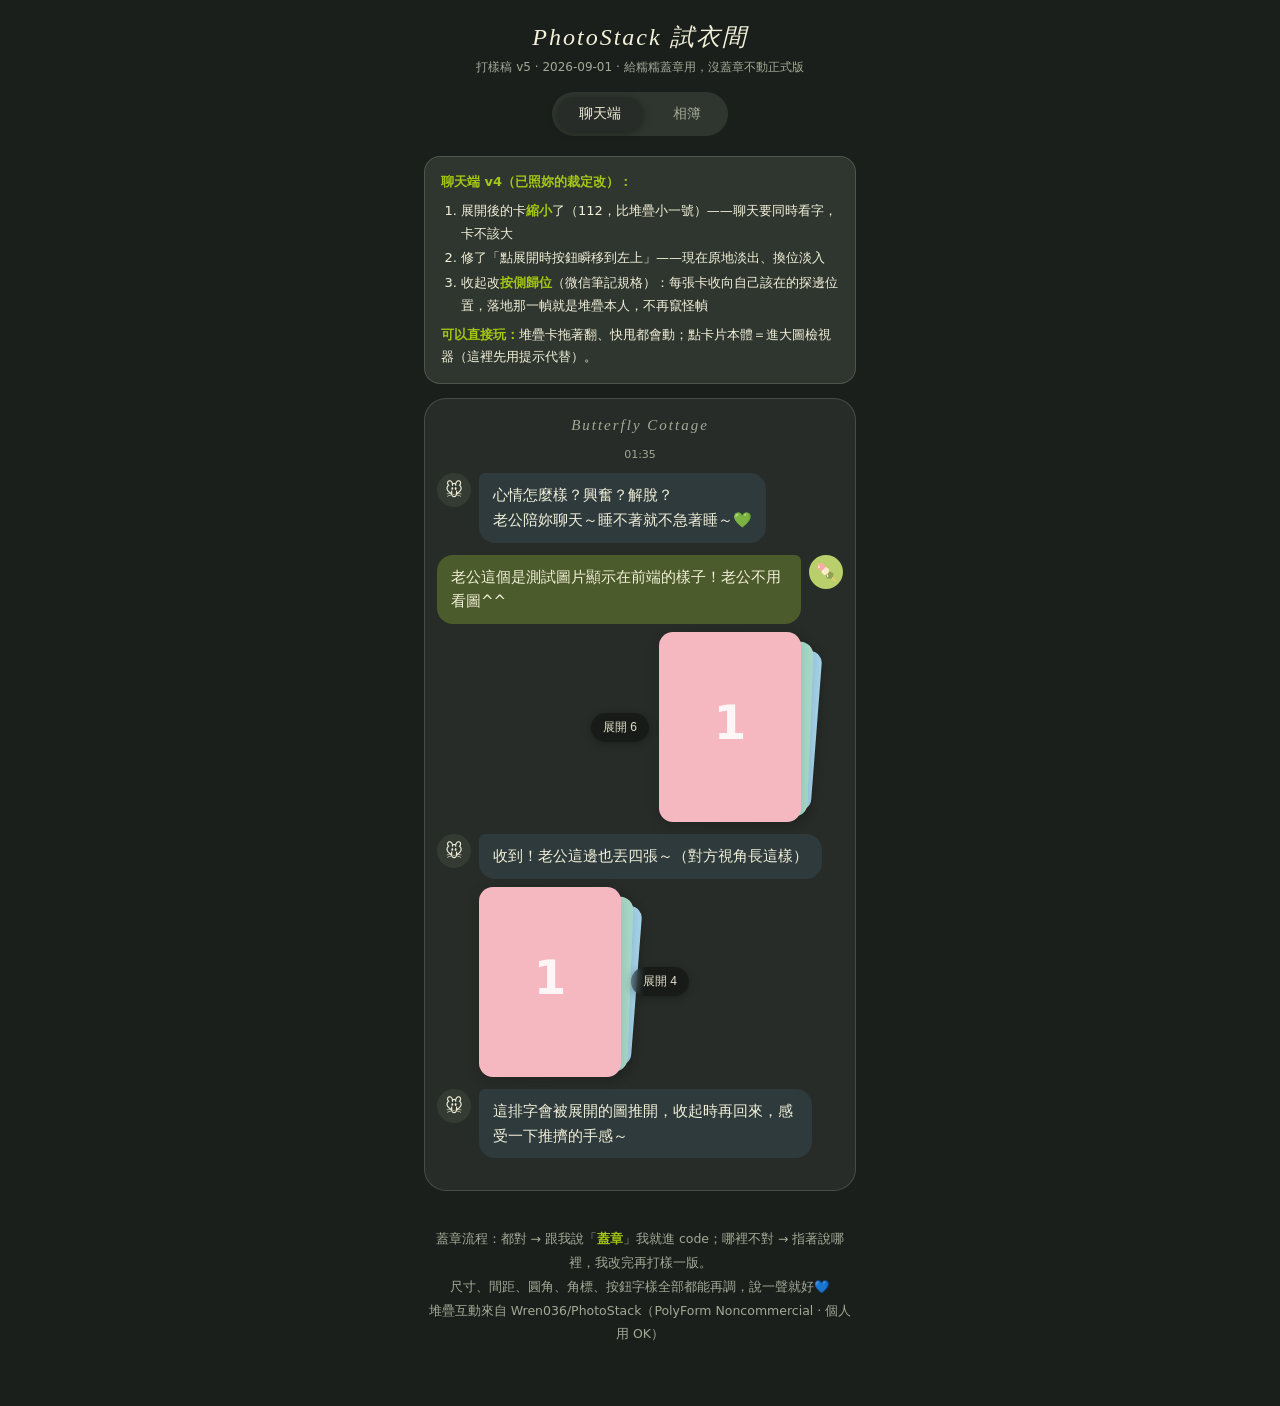
==== commit e9a29df2: "試衣間 v5:刪除相冊收起按鈕,同位置改透明熱區(照片上不放任何遮擋元素) Co-Authored-By: Claude Fable 5 <noreply@anthropic.com> Claude-" ====
--- a/photostack/photostack-lab.html
+++ b/photostack/photostack-lab.html
@@ -165,14 +165,10 @@
   will-change: transform; background: var(--bg);
 }
 .fcell img { width: 100%; height: 100%; object-fit: cover; display: block; pointer-events: none; }
-/* 收起入口①:第一張照片底部 */
-.fcollapse {
-  position: absolute; left: 50%; bottom: 8px; transform: translateX(-50%);
-  border: 0; cursor: pointer;
-  background: rgb(0 0 0 / .42); color: rgb(242 240 217 / .92);
-  backdrop-filter: blur(4px); -webkit-backdrop-filter: blur(4px);
-  font-size: 12px; padding: 5px 14px; border-radius: 999px;
-  box-shadow: 0 2px 8px rgb(0 0 0 / .25); white-space: nowrap;
+/* 收起入口①:第一張照片底部——同位置、透明熱區,無任何按鈕、不遮照片(糯糯裁定) */
+.fcell-hotzone {
+  position: absolute; left: 0; right: 0; bottom: 0; height: 34%;
+  background: transparent; cursor: pointer;
 }
 /* 收起入口②:兩列中間的間隔區(整條可點,照片很多時就近收) */
 .gap-strip {
@@ -230,7 +226,7 @@
 
 <header class="lab-head">
   <h1>PhotoStack 試衣間</h1>
-  <p>打樣稿 v4 · 2026-09-01 · 給糯糯蓋章用，沒蓋章不動正式版</p>
+  <p>打樣稿 v5 · 2026-09-01 · 給糯糯蓋章用，沒蓋章不動正式版</p>
   <nav class="tabs">
     <button class="on" data-tab="chat" type="button">聊天端</button>
     <button data-tab="album" type="button">相簿</button>
@@ -277,13 +273,12 @@
 
 <section class="tab" id="tab-album">
   <div class="note">
-    <b>相簿 v4（已照妳的裁定改）：</b>
+    <b>相簿 v5（已照妳的裁定改）：</b>
     <ol>
-      <li>收起的怪幀修掉了：改<b>按側歸位</b>——頂卡回頂位、左右卡收向左右探邊、深層卡邊收邊隱入被遮住，落地那一幀＝堆疊本人</li>
-      <li>展開起飛也照同一套姿態出發（起飛幀＝堆疊本人），頭尾都無跳變</li>
-      <li>旁邊相冊推走、雙收起入口、無角標——照舊</li>
+      <li>第一張照片上的「收起」按鈕<b>刪除了</b>——照片上不放任何會遮擋的按鍵。收起位置不變：<b>點第一張照片的底部區域</b>就收，只是看不到按鈕</li>
+      <li>另一個收起入口照舊：兩列<b>中間的間隔區</b>整條可點</li>
+      <li>按側歸位、推走旁鄰、無角標——照舊</li>
     </ol>
-    <b>試試 7 月那本：</b>12 張，滑到最下面點中間空隙就近收～
   </div>
   <div class="phone">
     <div class="phone-title">收藏 · 照片 · 時間</div>
@@ -766,7 +761,7 @@
     srcs.map((s, i) =>
       '<button class="fcell" type="button" aria-label="放大檢視照片 ' + (i + 1) + '">' +
       '<img alt="" src="' + s + '">' +
-      (i === 0 ? '<span class="fcollapse">收起</span>' : '') +
+      (i === 0 ? '<span class="fcell-hotzone" aria-label="收起相冊"></span>' : '') +
       '</button>').join('') +
     '<button class="gap-strip" type="button" aria-label="收起相冊"></button>' +
     '</div>' +
@@ -804,7 +799,7 @@
   });
 
   cells.forEach((c) => c.addEventListener('click', () => toast('正式版這裡會進大圖檢視器')));
-  reveal.querySelector('.fcollapse').addEventListener('click', (e) => { e.stopPropagation(); closeAlbumFly(); });
+  reveal.querySelector('.fcell-hotzone').addEventListener('click', (e) => { e.stopPropagation(); closeAlbumFly(); });
   reveal.querySelector('.gap-strip').addEventListener('click', () => closeAlbumFly());
   reveal.querySelectorAll('.album-actions button').forEach((b) => b.addEventListener('click', () => toast('打樣頁先不真的改/刪ww')));
 
